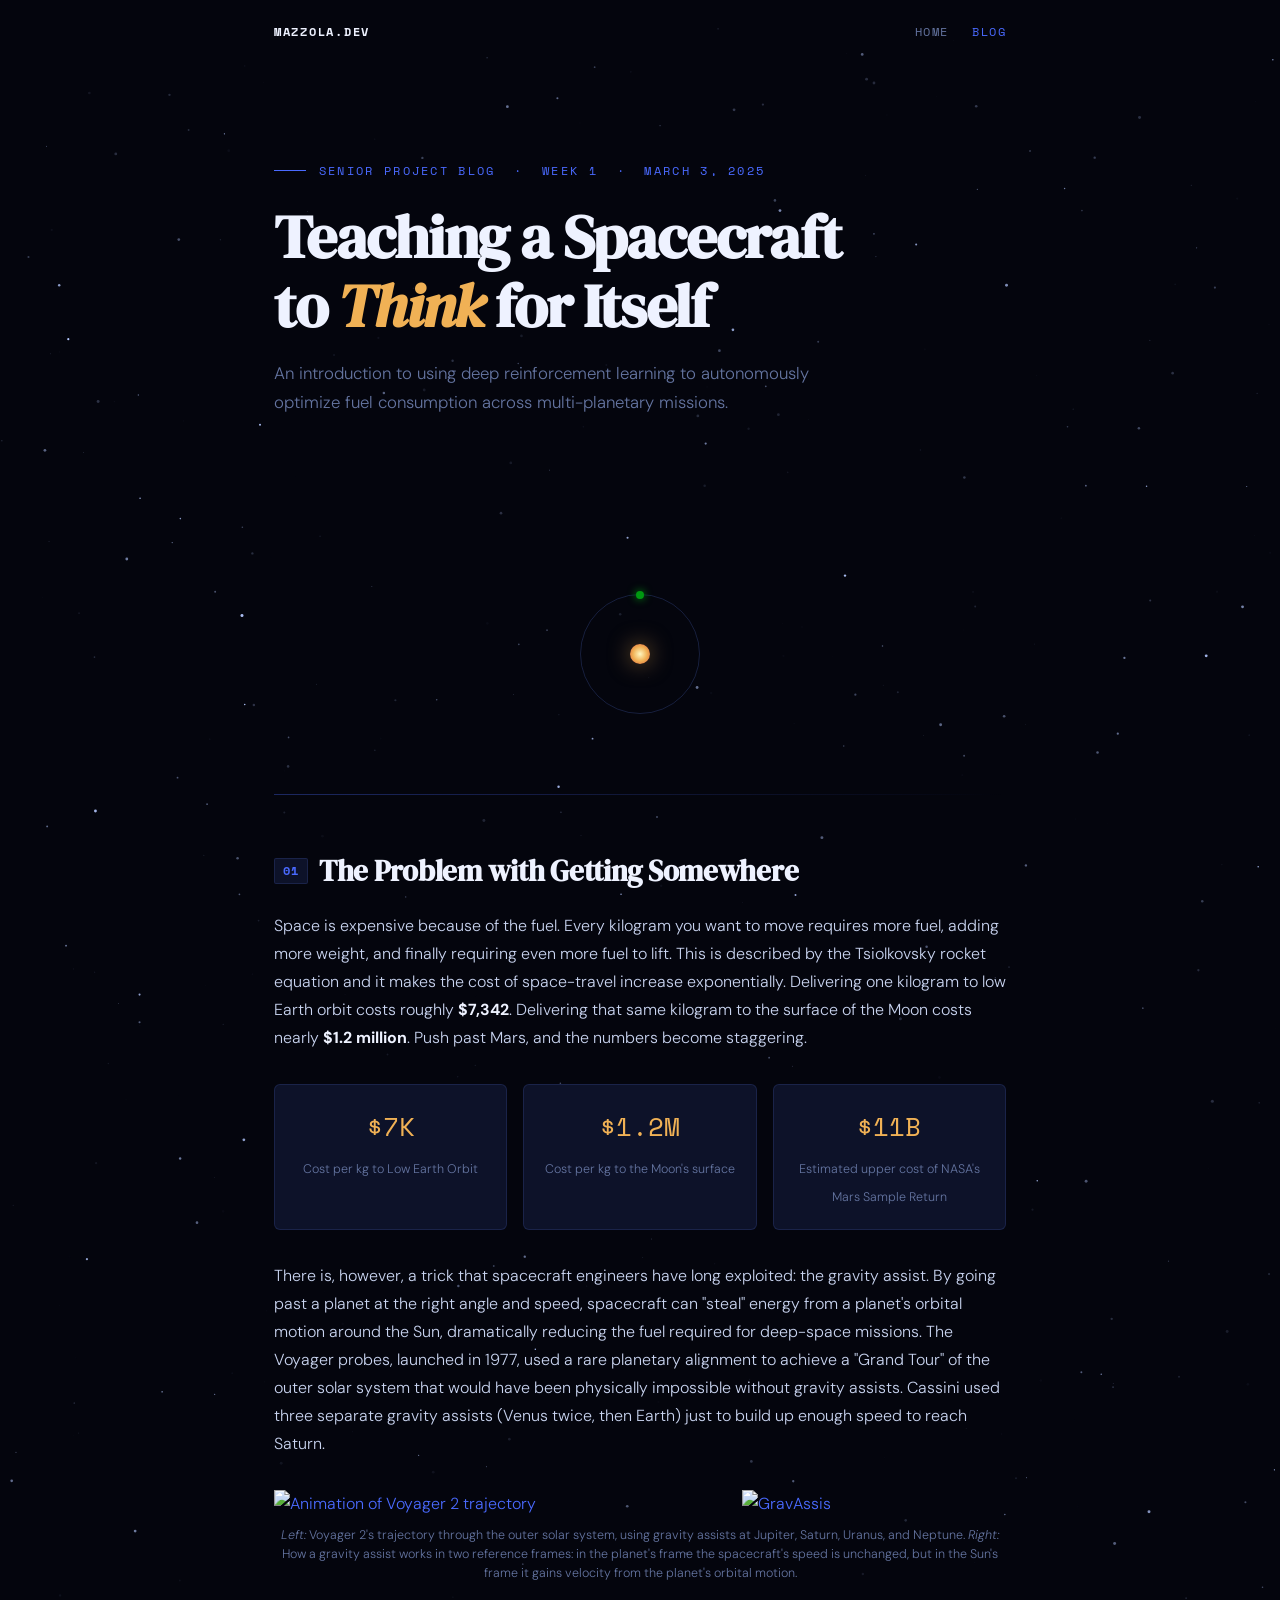
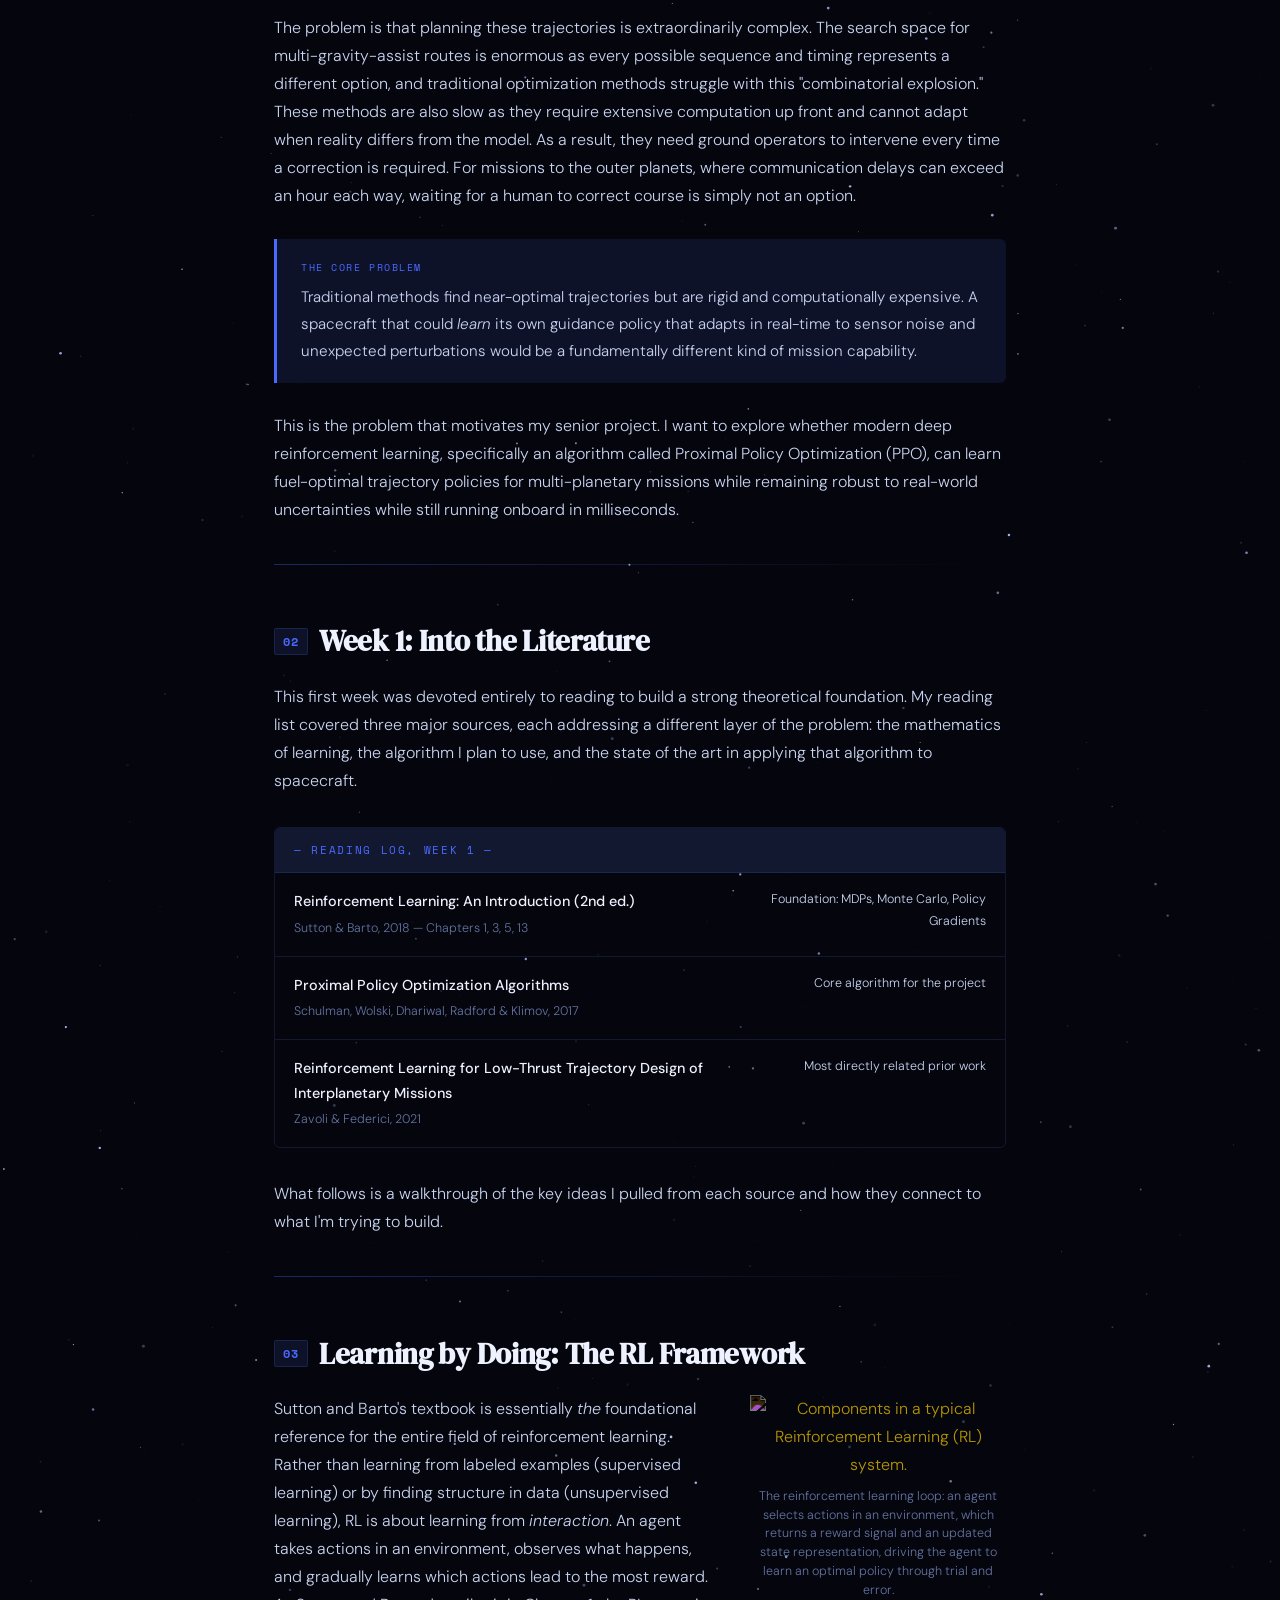
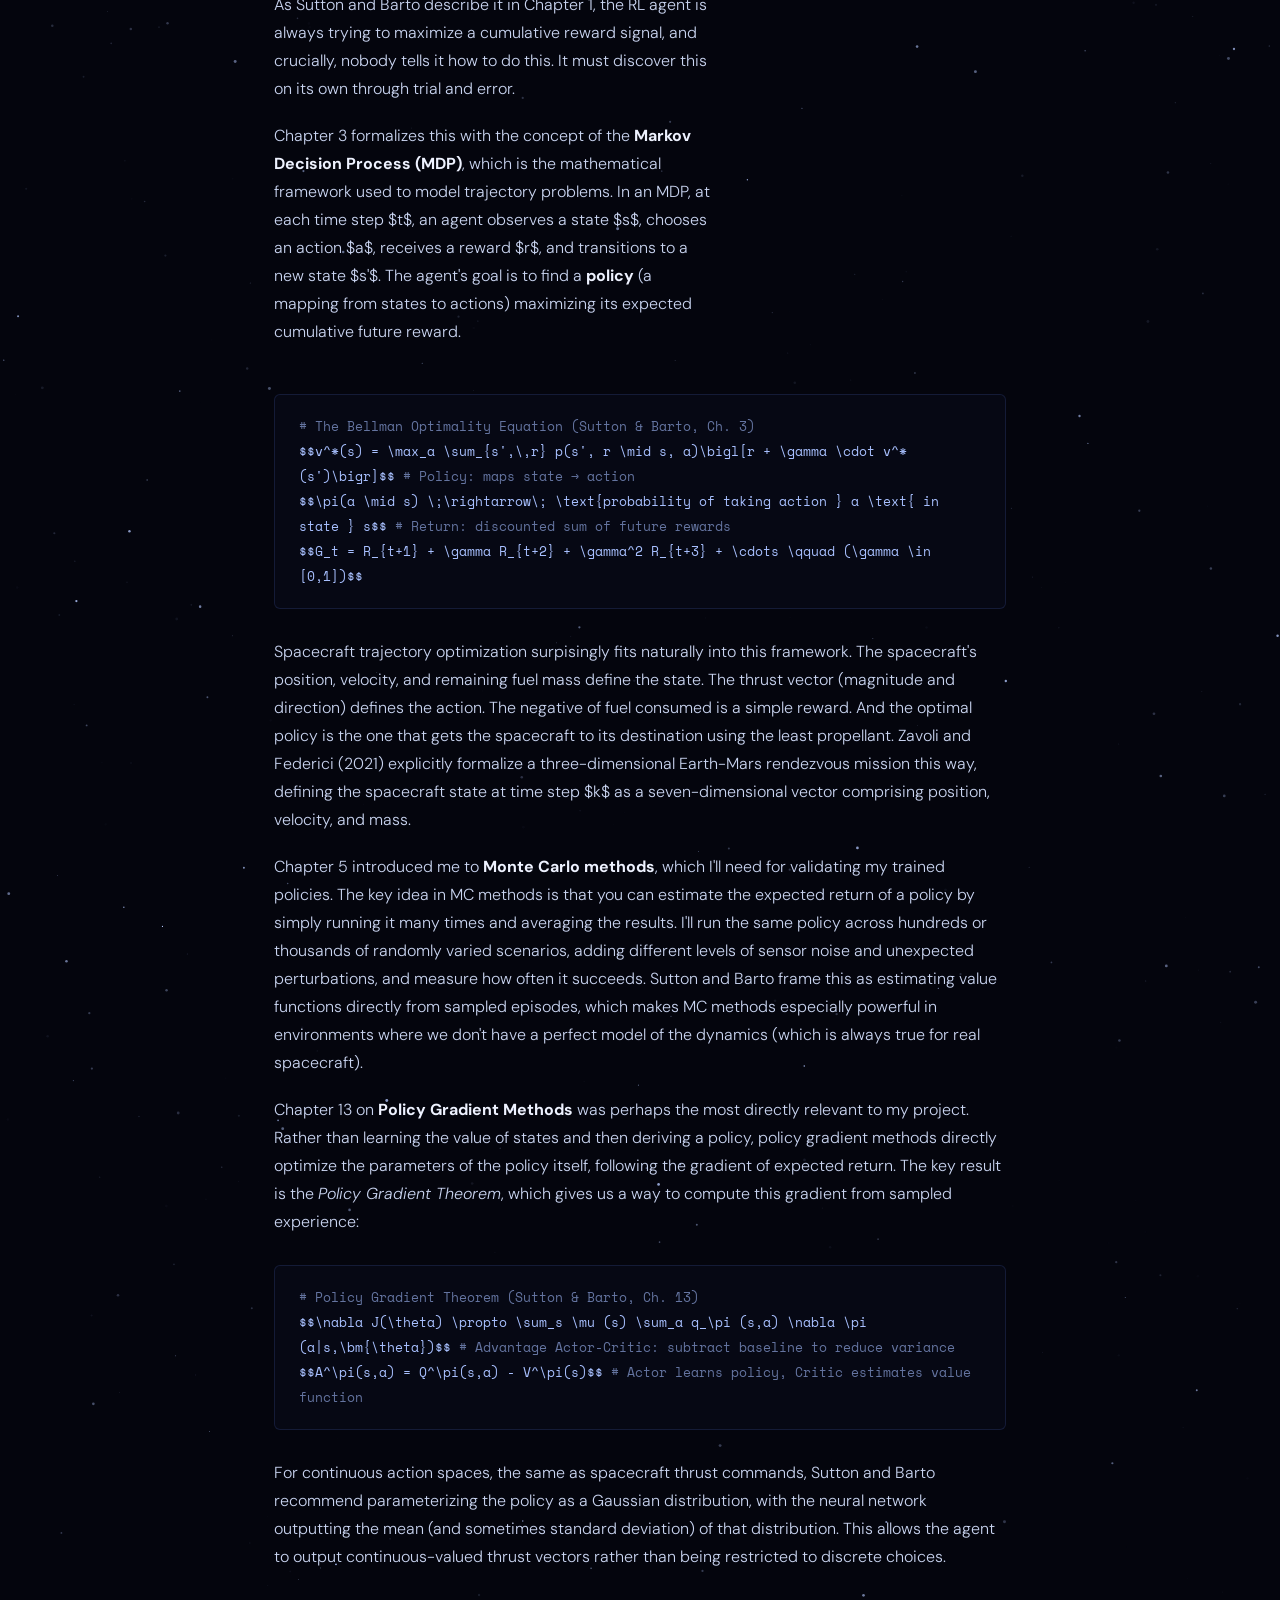
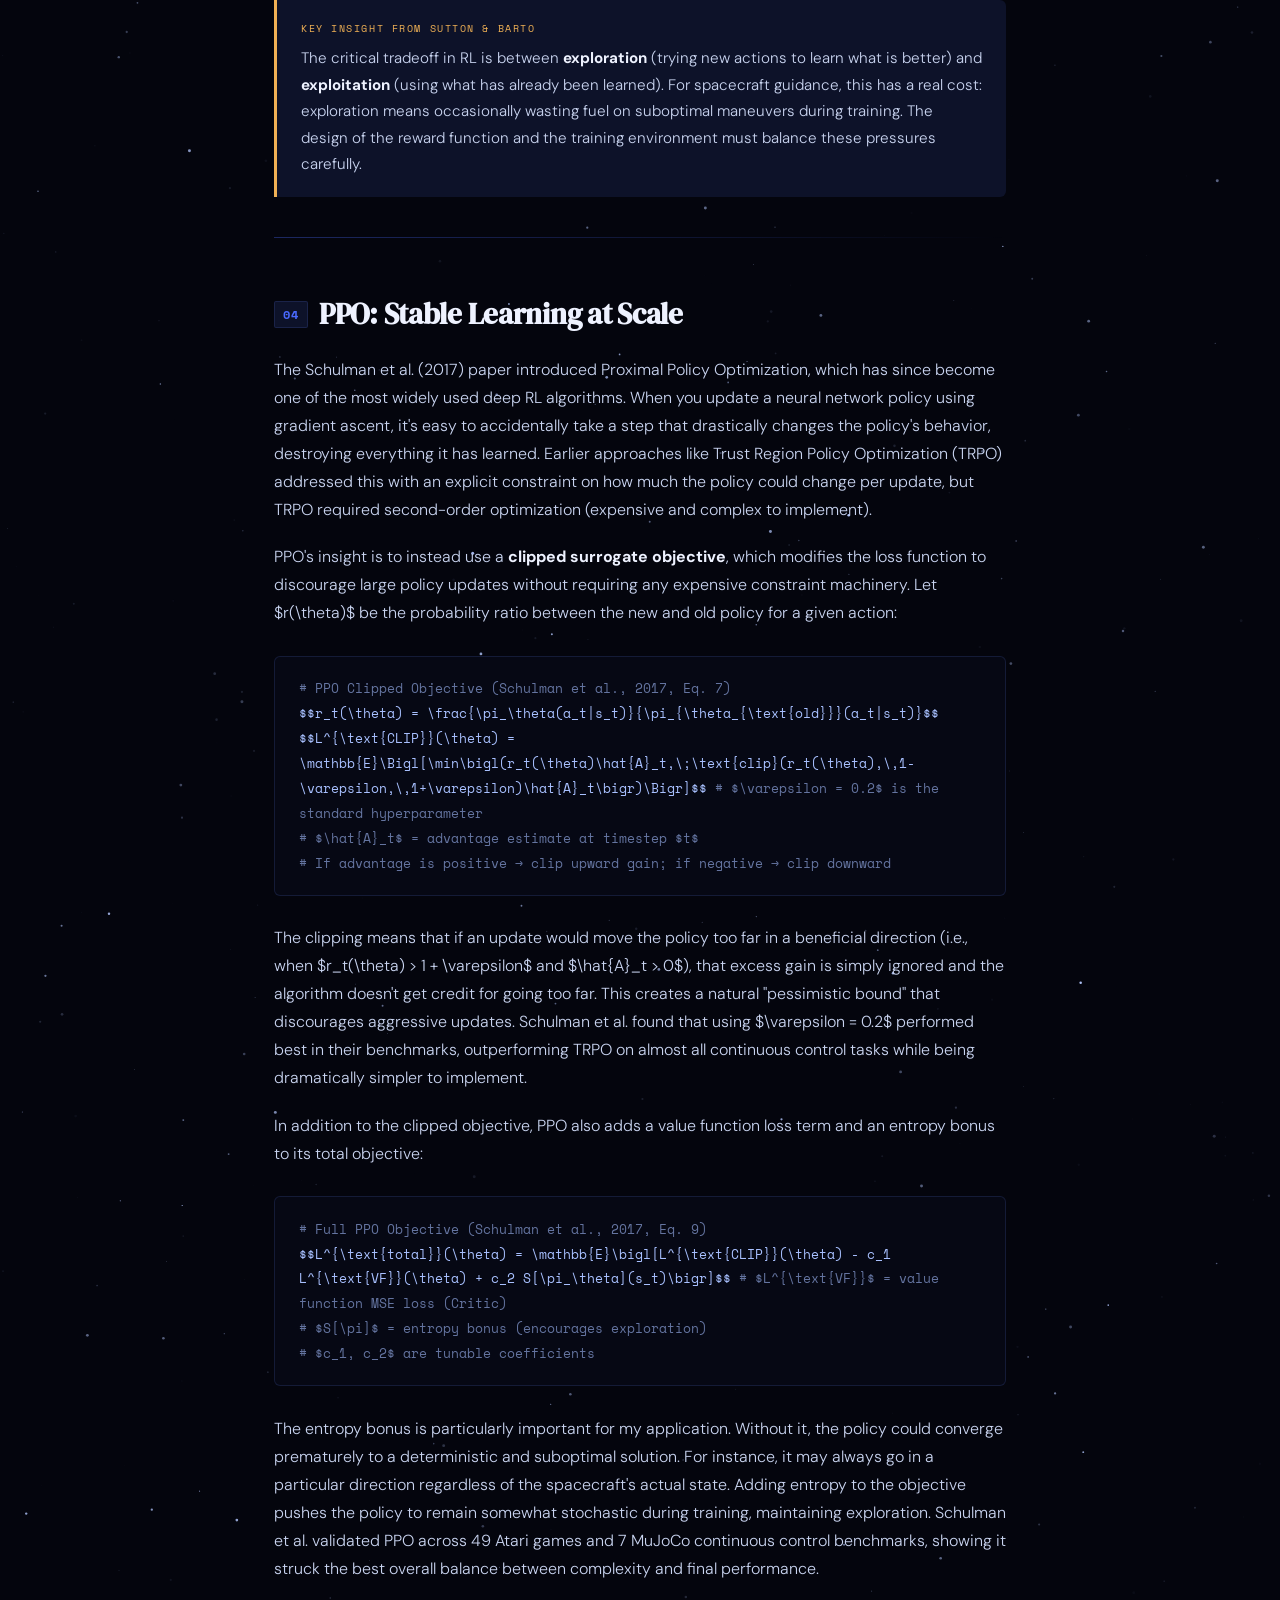
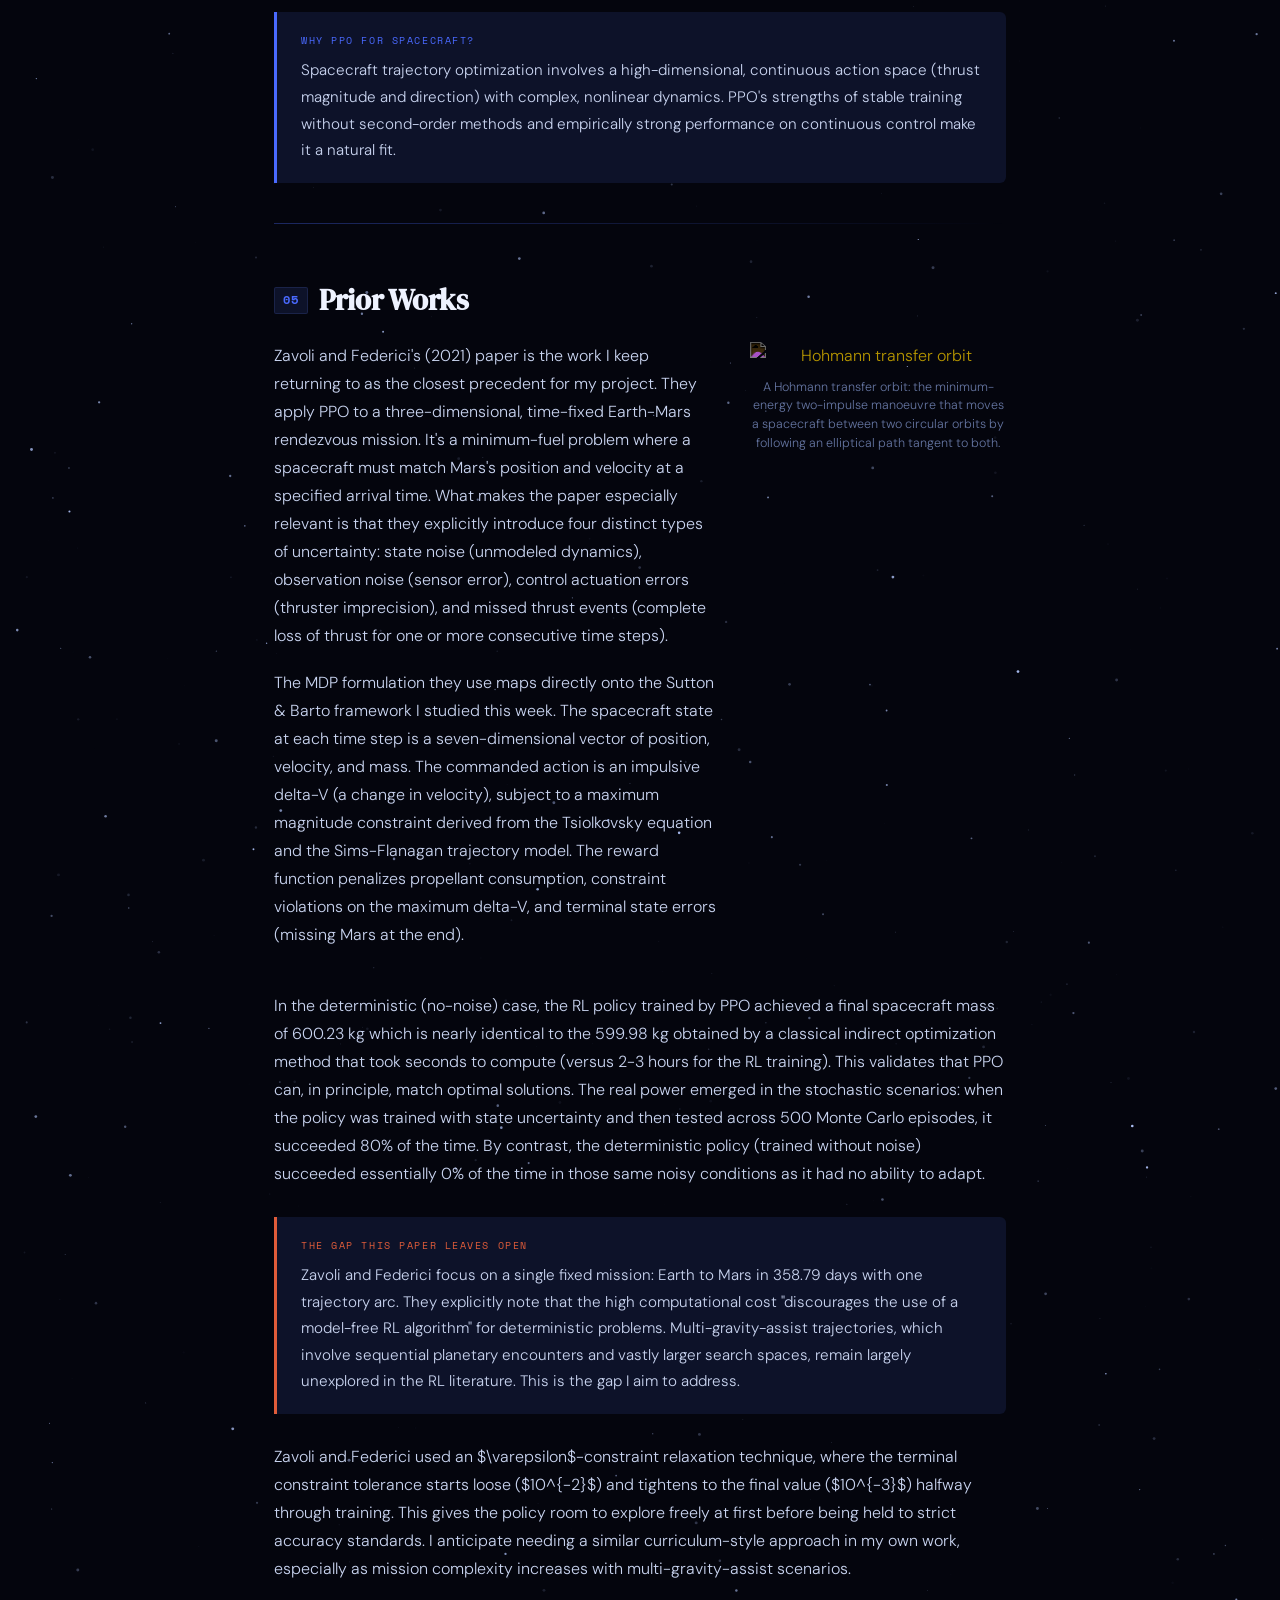
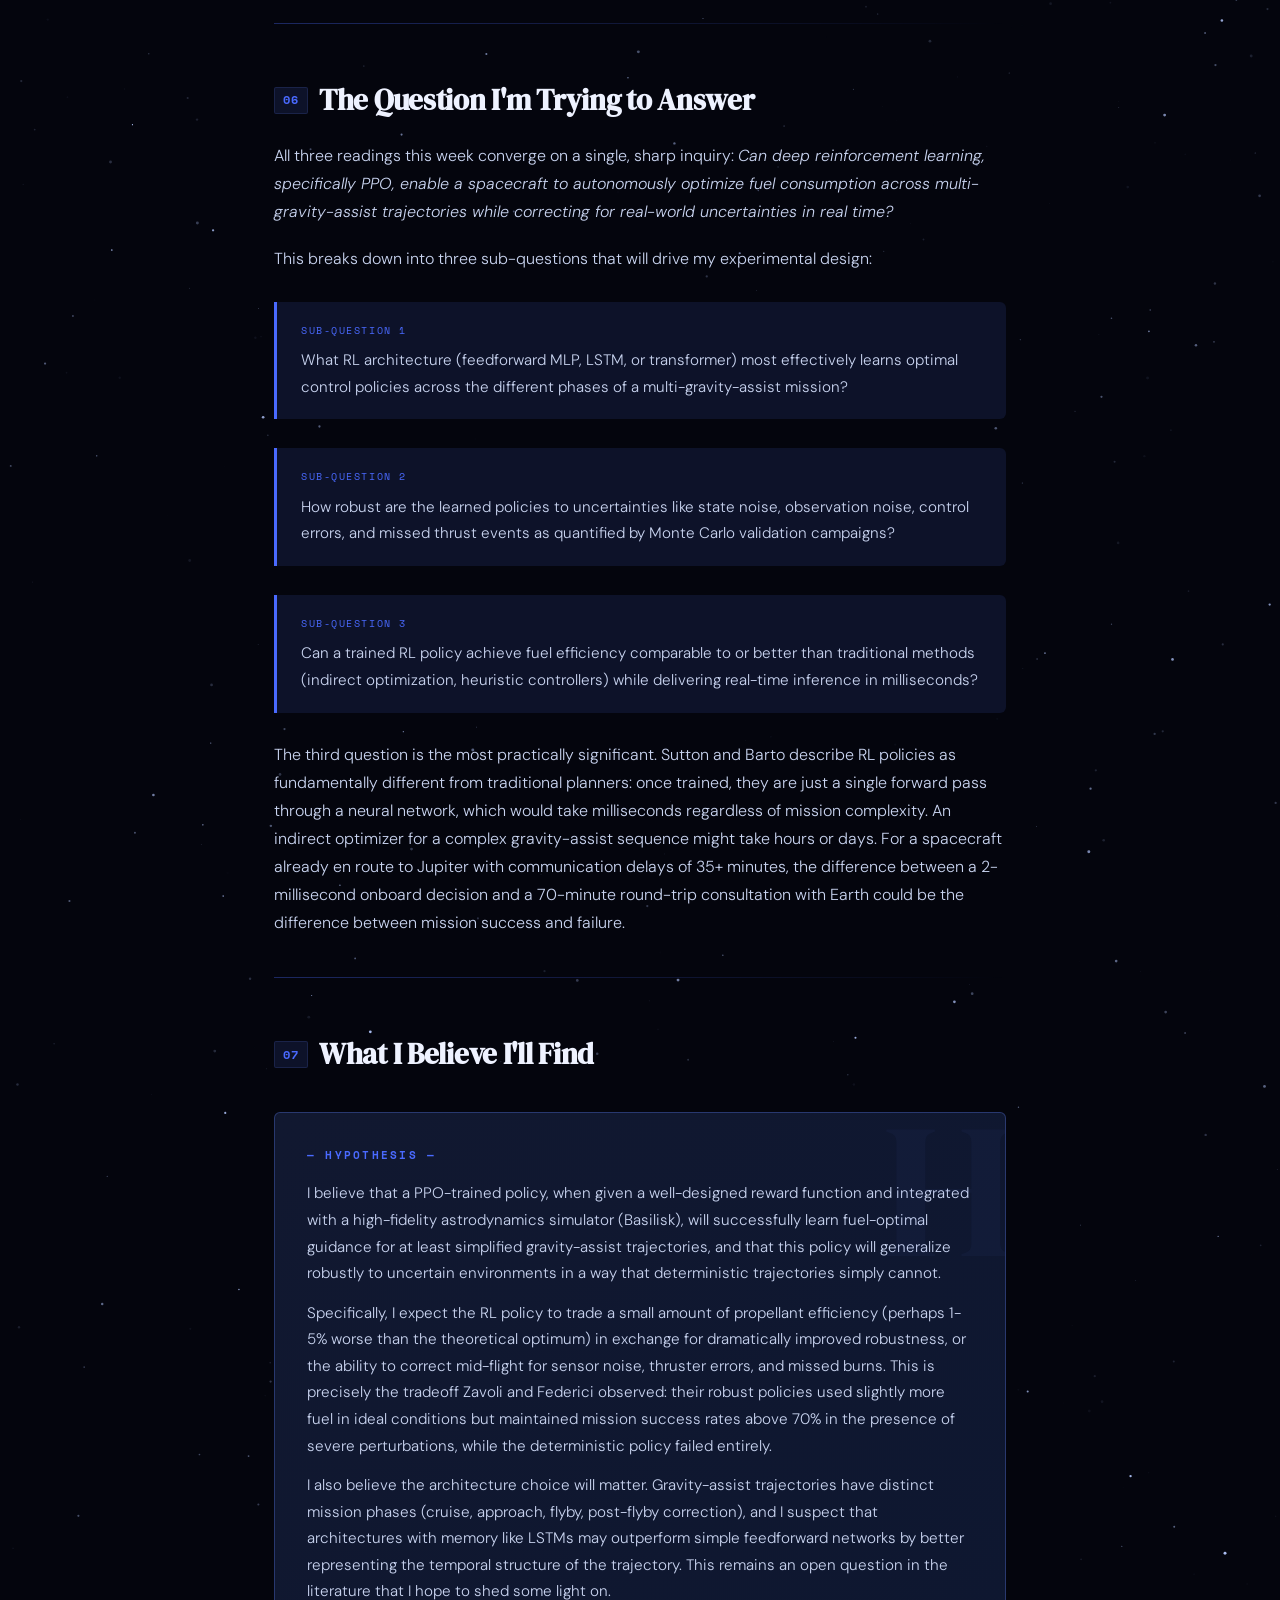
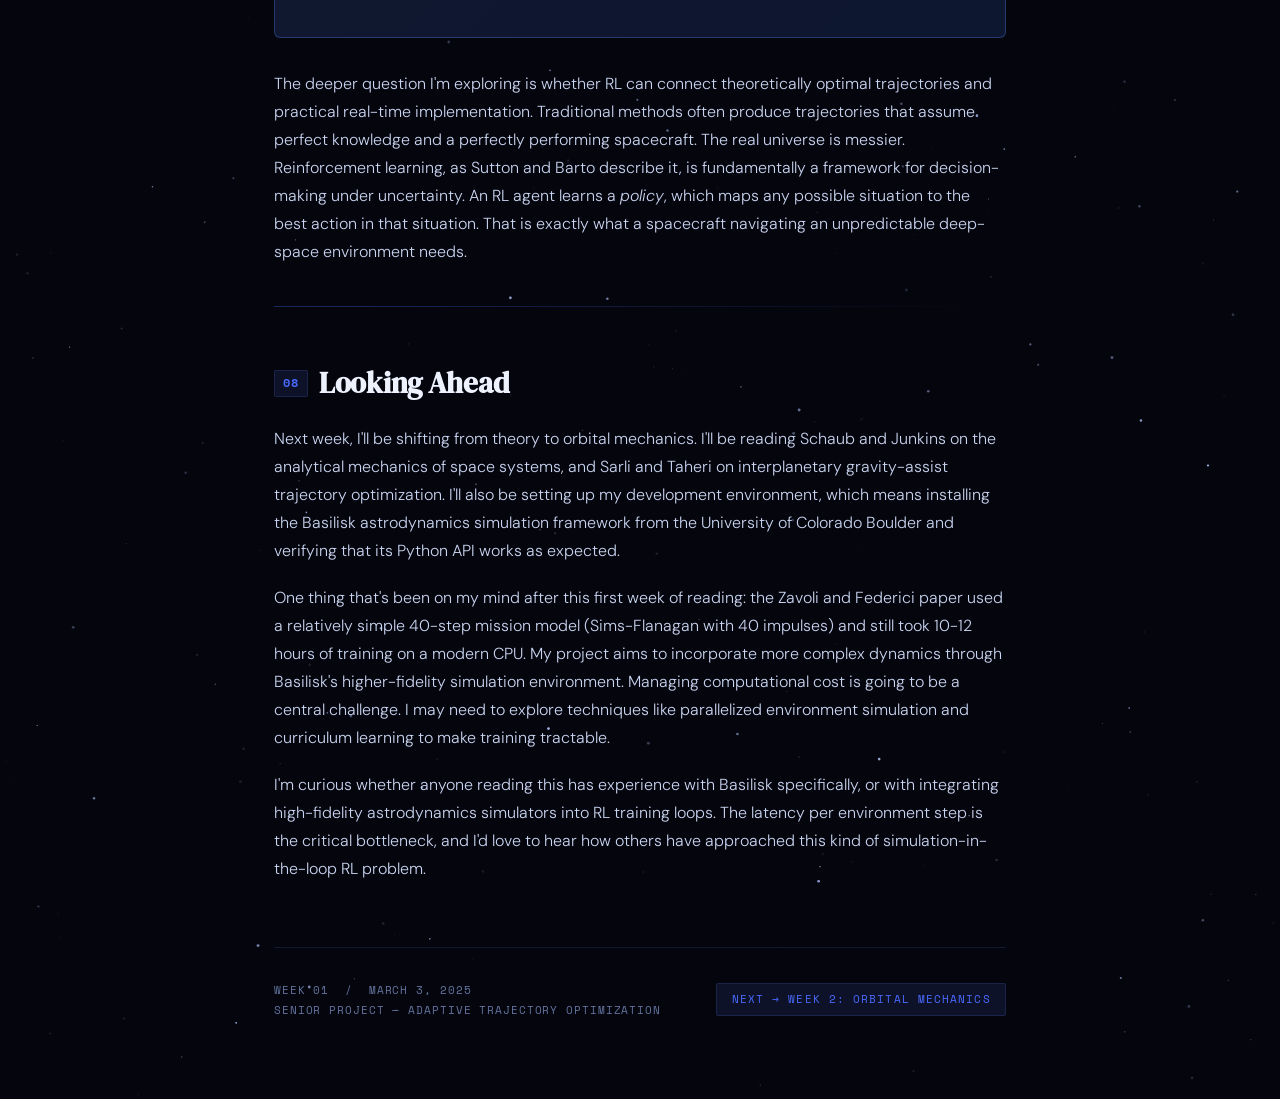
==== blog_1.html @ 1ea49d6b "Initial Commit" ====
<!DOCTYPE html>
<html lang="en">
<head>
  <meta charset="UTF-8" />
  <meta name="viewport" content="width=device-width, initial-scale=1.0" />
  <title>Week 1: Teaching a Spacecraft to Think — Senior Project Blog</title>
  <meta name="blog-title" content="Teaching a Spacecraft to Think for Itself">
  <meta name="blog-date" content="March 3, 2025">
  <meta name="blog-week" content="Week 1">
  <meta name="blog-description" content="An introduction to using deep reinforcement learning to autonomously optimize fuel consumption across multi-planetary missions.">
  <link rel="icon" href="/profile.jpg" type="image/jpeg" />
  <link rel="preconnect" href="https://fonts.googleapis.com" />
  <link rel="preconnect" href="https://fonts.gstatic.com" crossorigin />
  <link href="https://fonts.googleapis.com/css2?family=Space+Mono:ital,wght@0,400;0,700;1,400&family=DM+Serif+Display:ital@0;1&family=DM+Sans:ital,wght@0,300;0,400;0,500;0,900;1,300&display=swap" rel="stylesheet" />
  <link rel="stylesheet" href="https://cdn.jsdelivr.net/npm/katex@0.16.11/dist/katex.min.css">
  <link rel="stylesheet" href="/style.css">
  <script defer src="https://cdn.jsdelivr.net/npm/katex@0.16.11/dist/katex.min.js"></script>
  <script defer src="https://cdn.jsdelivr.net/npm/katex@0.16.11/dist/contrib/auto-render.min.js"
    onload="renderMathInElement(document.body,{delimiters:[{left:'$$',right:'$$',display:true},{left:'$',right:'$',display:false}]});"></script>
</head>
<body>

<!-- Star field canvas -->
<canvas id="starfield"></canvas>

<div class="wrapper">

  <!-- NAV -->
  <nav class="site-nav">
    <a href="/" class="nav-brand">mazzola.dev</a>
    <ul class="nav-links">
      <li><a href="/">Home</a></li>
      <li><a href="/blog.html" class="active">Blog</a></li>
    </ul>
  </nav>

  <!-- HERO -->
  <header class="hero reveal">
    <p class="hero-eyebrow">Senior Project Blog &nbsp;·&nbsp; Week 1 &nbsp;·&nbsp; March 3, 2025</p>
    <h1 class="hero-title">Teaching a Spacecraft<br>to <em>Think</em> for Itself</h1>
    <p class="hero-sub">
      An introduction to using deep reinforcement learning to autonomously optimize fuel consumption across multi-planetary missions.
    </p>
    <!-- <div class="tag-row">
      <span class="tag">Reinforcement Learning</span>
      <span class="tag">Astrodynamics</span>
      <span class="tag hot">Senior Project</span>
      <span class="tag">PPO</span>
      <span class="tag">Trajectory Optimization</span>
    </div> -->
  </header>

  <!-- ORBIT ANIMATION -->
  <div class="orbit-container reveal">
    <!-- <div class="orbit-ring" style="--size:190px; --speed:14s; --dir:reverse;">
      <div class="orbit-dot" style="--dot:#e05c3a;"></div>
    </div> -->
    <div class="orbit-ring" style="--size:120px; --speed:8s;">
      <div class="orbit-dot" style="--dot:#009911;"></div>
    </div>
    <div class="orbit-sun"></div>
  </div>

  <div class="divider"></div>

  <!-- SECTION 1: CONTEXT -->
  <section class="reveal">
    <h2 class="section-head"><span class="num">01</span> The Problem with Getting Somewhere</h2>

    <p>
      Space is expensive because of the fuel. Every kilogram you want to move requires more fuel, adding more weight, and finally requiring even more fuel to lift. This is described by the Tsiolkovsky rocket equation and it makes the cost of space-travel increase exponentially. Delivering one kilogram to low Earth orbit costs roughly <strong>$7,342</strong>. Delivering that same kilogram to the surface of the Moon costs nearly <strong>$1.2 million</strong>. Push past Mars, and the numbers become staggering.
    </p>

    <div class="stat-row">
      <div class="stat-card">
        <span class="stat-num">$7K</span>
        <span class="stat-label">Cost per kg to Low Earth Orbit</span>
      </div>
      <div class="stat-card">
        <span class="stat-num">$1.2M</span>
        <span class="stat-label">Cost per kg to the Moon's surface</span>
      </div>
      <div class="stat-card">
        <span class="stat-num">$11B</span>
        <span class="stat-label">Estimated upper cost of NASA's Mars Sample Return</span>
      </div>
    </div>

    <p>
      There is, however, a trick that spacecraft engineers have long exploited: the gravity assist. By going past a planet at the right angle and speed, spacecraft can "steal" energy from a planet's orbital motion around the Sun, dramatically reducing the fuel required for deep-space missions. The Voyager probes, launched in 1977, used a rare planetary alignment to achieve a "Grand Tour" of the outer solar system that would have been physically impossible without gravity assists. Cassini used three separate gravity assists (Venus twice, then Earth) just to build up enough speed to reach Saturn.
    </p>

    <figure style="display:flex; justify-content:space-between; align-items:flex-end; gap:1rem; margin:2rem 0 0;">
      <a title="Phoenix7777, CC BY-SA 4.0 &lt;https://creativecommons.org/licenses/by-sa/4.0&gt;, via Wikimedia Commons" href="https://commons.wikimedia.org/wiki/File:Animation_of_Voyager_2_trajectory.gif" style="flex:0 1 53%;">
        <img style="width:100%; display:block;" alt="Animation of Voyager 2 trajectory" src="https://upload.wikimedia.org/wikipedia/commons/1/1d/Animation_of_Voyager_2_trajectory.gif?_=20201030034326">
      </a>
      <a title="Rachelz9999, CC BY-SA 4.0 &lt;https://creativecommons.org/licenses/by-sa/4.0&gt;, via Wikimedia Commons" href="https://commons.wikimedia.org/wiki/File:GravAssis.gif" style="flex:0 1 36%;">
        <img style="width:100%; display:block;" alt="GravAssis" src="https://upload.wikimedia.org/wikipedia/commons/c/c9/GravAssis.gif?_=20170101094815">
      </a>
    </figure>
    <figcaption style="font-size:.78rem; color:var(--muted); text-align:center; margin:0.5rem 0 2rem; line-height:1.5;">
      <em>Left:</em> Voyager 2's trajectory through the outer solar system, using gravity assists at Jupiter, Saturn, Uranus, and Neptune.
      <em>Right:</em> How a gravity assist works in two reference frames: in the planet's frame the spacecraft's speed is unchanged, but in the Sun's frame it gains velocity from the planet's orbital motion.
    </figcaption>

    <p>
      The problem is that planning these trajectories is extraordinarily complex. The search space for multi-gravity-assist routes is enormous as every possible sequence and timing represents a different option, and traditional optimization methods struggle with this "combinatorial explosion." These methods are also slow as they require extensive computation up front and cannot adapt when reality differs from the model. As a result, they need ground operators to intervene every time a correction is required. For missions to the outer planets, where communication delays can exceed an hour each way, waiting for a human to correct course is simply not an option.
    </p>

    <div class="callout">
      <span class="callout-label">The Core Problem</span>
      <p>Traditional methods find near-optimal trajectories but are rigid and computationally expensive. A spacecraft that could <em>learn</em> its own guidance policy that adapts in real-time to sensor noise and unexpected perturbations would be a fundamentally different kind of mission capability.</p>
    </div>

    <p>
      This is the problem that motivates my senior project. I want to explore whether modern deep
      reinforcement learning, specifically an algorithm called Proximal Policy Optimization (PPO),
      can learn fuel-optimal trajectory policies for multi-planetary missions while remaining robust to
      real-world uncertainties while still running onboard in milliseconds.
    </p>
  </section>

  <div class="divider"></div>

  <!-- SECTION 2: WHAT I'VE BEEN READING -->
  <section class="reveal">
    <h2 class="section-head"><span class="num">02</span> Week 1: Into the Literature</h2>

    <p>
      This first week was devoted entirely to reading to build a strong theoretical foundation. My reading list covered three major sources, each addressing a different layer of the problem: the mathematics of learning, the algorithm I plan to use, and the state of the art in applying that algorithm to spacecraft.
    </p>

    <div class="reading-log">
      <div class="reading-log-header">— Reading Log, Week 1 —</div>
      <div class="reading-entry">
        <div>
          <div class="re-title">Reinforcement Learning: An Introduction (2nd ed.)</div>
          <div class="re-author">Sutton & Barto, 2018 — Chapters 1, 3, 5, 13</div>
        </div>
        <div class="re-note">Foundation: MDPs, Monte Carlo, Policy Gradients</div>
      </div>
      <div class="reading-entry">
        <div>
          <div class="re-title">Proximal Policy Optimization Algorithms</div>
          <div class="re-author">Schulman, Wolski, Dhariwal, Radford & Klimov, 2017</div>
        </div>
        <div class="re-note">Core algorithm for the project</div>
      </div>
      <div class="reading-entry">
        <div>
          <div class="re-title">Reinforcement Learning for Low-Thrust Trajectory Design of Interplanetary Missions</div>
          <div class="re-author">Zavoli & Federici, 2021</div>
        </div>
        <div class="re-note">Most directly related prior work</div>
      </div>
    </div>

    <p>
      What follows is a walkthrough of the key ideas I pulled from each source and how they connect to what I'm trying to build.
    </p>
  </section>

  <div class="divider"></div>

  <!-- SECTION 3: SUTTON & BARTO -->
  <section class="reveal">
    <h2 class="section-head"><span class="num">03</span> Learning by Doing: The RL Framework</h2>

    <div style="display:flex; gap:2rem; align-items:flex-start; margin-bottom:1.5rem;">
      <div style="flex:1 1 0; min-width:0;">
        <p>
          Sutton and Barto's textbook is essentially <em>the</em> foundational reference for the entire field of reinforcement learning. Rather than learning from labeled examples (supervised learning) or by finding structure in data (unsupervised learning), RL is about learning from <em>interaction</em>. An agent takes actions in an environment, observes what happens, and gradually learns which actions lead to the most reward. As Sutton and Barto describe it in Chapter 1, the RL agent is always trying to maximize a cumulative reward signal, and crucially, nobody tells it how to do this. It must discover this on its own through trial and error.
        </p>

        <p>
          Chapter 3 formalizes this with the concept of the <strong>Markov Decision Process (MDP)</strong>, which is the mathematical framework used to model trajectory problems. In an MDP, at each time step $t$, an agent observes a state $s$, chooses an action $a$, receives a reward $r$, and transitions to a new state $s'$. The agent's goal is to find a <strong>policy</strong> (a mapping from states to actions) maximizing its expected cumulative future reward.
        </p>
      </div>

      <figure style="flex:0 0 256px; margin:0; text-align:center;">
        <a title="Megajuice, CC0, via Wikimedia Commons" href="https://commons.wikimedia.org/wiki/File:Reinforcement_learning_diagram.svg">
          <img width="256" alt="Components in a typical Reinforcement Learning (RL) system." src="https://upload.wikimedia.org/wikipedia/commons/1/1b/Reinforcement_learning_diagram.svg" style="filter: invert(1); width:100%; display:block;">
        </a>
        <figcaption style="font-size:.78rem; color:var(--muted); margin-top:0.5rem; line-height:1.5;">
          The reinforcement learning loop: an agent selects actions in an environment, which returns a reward signal and an updated state representation, driving the agent to learn an optimal policy through trial and error.
        </figcaption>
      </figure>
    </div>

    <div class="formula-box">
      <span class="comment"># The Bellman Optimality Equation (Sutton &amp; Barto, Ch. 3)</span><br>
      $$v^*(s) = \max_a \sum_{s',\,r} p(s', r \mid s, a)\bigl[r + \gamma \cdot v^*(s')\bigr]$$
      <span class="comment"># Policy: maps state → action</span><br>
      $$\pi(a \mid s) \;\rightarrow\; \text{probability of taking action } a \text{ in state } s$$
      <span class="comment"># Return: discounted sum of future rewards</span><br>
      $$G_t = R_{t+1} + \gamma R_{t+2} + \gamma^2 R_{t+3} + \cdots \qquad (\gamma \in [0,1])$$
    </div>

    <p>
      Spacecraft trajectory optimization surpisingly fits naturally into this framework. The spacecraft's position, velocity, and remaining fuel mass define the state. The thrust vector (magnitude and direction) defines the action. The negative of fuel consumed is a simple reward. And the optimal policy is the one that gets the spacecraft to its destination using the least propellant. Zavoli and Federici (2021) explicitly formalize a three-dimensional Earth-Mars rendezvous mission this way, defining the spacecraft state at time step $k$ as a seven-dimensional vector comprising position, velocity, and mass.
    </p>

    <p>
      Chapter 5 introduced me to <strong>Monte Carlo methods</strong>, which I'll need for validating my trained policies. The key idea in MC methods is that you can estimate the expected return of a policy by simply running it many times and averaging the results. I'll run the same policy across hundreds or thousands of randomly varied scenarios, adding different levels of sensor noise and unexpected perturbations, and measure how often it succeeds. Sutton and Barto frame this as estimating value functions directly from sampled episodes, which makes MC methods especially powerful in environments where we don't have a perfect model of the dynamics (which is always true for real spacecraft).
    </p>

    <p>
      Chapter 13 on <strong>Policy Gradient Methods</strong> was perhaps the most directly relevant to my project. Rather than learning the value of states and then deriving a policy, policy gradient methods directly optimize the parameters of the policy itself, following the gradient of expected return. The key result is the <em>Policy Gradient Theorem</em>, which gives us a way to compute this gradient from sampled experience:
    </p>

    <div class="formula-box">
      <span class="comment"># Policy Gradient Theorem (Sutton &amp; Barto, Ch. 13)</span><br>
      $$\nabla J(\theta) \propto \sum_s \mu (s) \sum_a q_\pi (s,a) \nabla \pi (a|s,\bm{\theta})$$
      <span class="comment"># Advantage Actor-Critic: subtract baseline to reduce variance</span><br>
      $$A^\pi(s,a) = Q^\pi(s,a) - V^\pi(s)$$
      <span class="comment"># Actor learns policy, Critic estimates value function</span>
    </div>

    <p>
      For continuous action spaces, the same as spacecraft thrust commands, Sutton and Barto recommend parameterizing the policy as a Gaussian distribution, with the neural network outputting the mean (and sometimes standard deviation) of that distribution. This allows the agent to output continuous-valued thrust vectors rather than being restricted to discrete choices.
    </p>

    <div class="callout gold">
      <span class="callout-label">Key Insight from Sutton & Barto</span>
      <p>
        The critical tradeoff in RL is between <strong>exploration</strong> (trying new actions to learn what is better) and <strong>exploitation</strong> (using what has already been learned). For spacecraft guidance, this has a real cost: exploration means occasionally wasting fuel on suboptimal maneuvers during training. The design of the reward function and the training environment must balance these pressures carefully.
      </p>
    </div>
  </section>

  <div class="divider"></div>

  <!-- SECTION 4: SCHULMAN et al. PPO -->
  <section class="reveal">
    <h2 class="section-head"><span class="num">04</span> PPO: Stable Learning at Scale</h2>

    <p>
      The Schulman et al. (2017) paper introduced Proximal Policy Optimization, which has since become one of the most widely used deep RL algorithms. When you update a neural network policy using gradient ascent, it's easy to accidentally take a step that drastically changes the policy's behavior, destroying everything it has learned. Earlier approaches like Trust Region Policy Optimization (TRPO) addressed this with an explicit constraint on how much the policy could change per update, but TRPO required second-order optimization (expensive and complex to implement).
    </p>

    <p>
      PPO's insight is to instead use a <strong>clipped surrogate objective</strong>, which modifies the loss function to discourage large policy updates without requiring any expensive constraint machinery. Let $r(\theta)$ be the probability ratio between the new and old policy for a given action:
    </p>

    <div class="formula-box">
      <span class="comment"># PPO Clipped Objective (Schulman et al., 2017, Eq. 7)</span><br>
      $$r_t(\theta) = \frac{\pi_\theta(a_t|s_t)}{\pi_{\theta_{\text{old}}}(a_t|s_t)}$$
      $$L^{\text{CLIP}}(\theta) = \mathbb{E}\Bigl[\min\bigl(r_t(\theta)\hat{A}_t,\;\text{clip}(r_t(\theta),\,1-\varepsilon,\,1+\varepsilon)\hat{A}_t\bigr)\Bigr]$$
      <span class="comment"># $\varepsilon = 0.2$ is the standard hyperparameter</span><br>
      <span class="comment"># $\hat{A}_t$ = advantage estimate at timestep $t$</span><br>
      <span class="comment"># If advantage is positive → clip upward gain; if negative → clip downward</span>
    </div>

    <p>
      The clipping means that if an update would move the policy too far in a beneficial direction (i.e., when $r_t(\theta) > 1 + \varepsilon$ and $\hat{A}_t > 0$), that excess gain is simply ignored and the algorithm doesn't get credit for going too far. This creates a natural "pessimistic bound" that discourages aggressive updates. Schulman et al. found that using $\varepsilon = 0.2$ performed best in their benchmarks, outperforming TRPO on almost all continuous control tasks while being dramatically simpler to implement.
    </p>

    <p>
      In addition to the clipped objective, PPO also adds a value function loss term and an entropy bonus to its total objective:
    </p>

    <div class="formula-box">
      <span class="comment"># Full PPO Objective (Schulman et al., 2017, Eq. 9)</span><br>
      $$L^{\text{total}}(\theta) = \mathbb{E}\bigl[L^{\text{CLIP}}(\theta) - c_1 L^{\text{VF}}(\theta) + c_2 S[\pi_\theta](s_t)\bigr]$$
      <span class="comment"># $L^{\text{VF}}$ = value function MSE loss (Critic)</span><br>
      <span class="comment"># $S[\pi]$ = entropy bonus (encourages exploration)</span><br>
      <span class="comment"># $c_1, c_2$ are tunable coefficients</span>
    </div>

    <p>
      The entropy bonus is particularly important for my application. Without it, the policy could converge prematurely to a deterministic and suboptimal solution. For instance, it may always go in a particular direction regardless of the spacecraft's actual state. Adding entropy to the objective pushes the policy to remain somewhat stochastic during training, maintaining exploration. Schulman et al. validated PPO across 49 Atari games and 7 MuJoCo continuous control benchmarks, showing it struck the best overall balance between complexity and final performance.
    </p>

    <div class="callout">
      <span class="callout-label">Why PPO for Spacecraft?</span>
      <p>
        Spacecraft trajectory optimization involves a high-dimensional, continuous action space (thrust magnitude and direction) with complex, nonlinear dynamics. PPO's strengths of stable training without second-order methods and empirically strong performance on continuous control make it a natural fit.
      </p>
    </div>
  </section>

  <div class="divider"></div>

  <!-- SECTION 5: ZAVOLI & FEDERICI -->
  <section class="reveal">
    <h2 class="section-head"><span class="num">05</span> Prior Works</h2>

    <div style="display:flex; gap:2rem; align-items:flex-start; margin-bottom:1.5rem;">
      <div style="flex:1 1 0; min-width:0;">
        <p>
          Zavoli and Federici's (2021) paper is the work I keep returning to as the closest precedent
          for my project. They apply PPO to a three-dimensional, time-fixed Earth-Mars rendezvous mission. It's a minimum-fuel problem where a spacecraft must match Mars's position and velocity at a specified arrival time. What makes the paper especially relevant is that they explicitly introduce four distinct types of uncertainty: state noise (unmodeled dynamics), observation noise (sensor error), control actuation errors (thruster imprecision), and missed thrust events (complete loss of thrust for one or more consecutive time steps).
        </p>

        <p>
          The MDP formulation they use maps directly onto the Sutton & Barto framework I studied this week. The spacecraft state at each time step is a seven-dimensional vector of position, velocity, and mass. The commanded action is an impulsive delta-V (a change in velocity), subject to a maximum magnitude constraint derived from the Tsiolkovsky equation and the Sims-Flanagan trajectory model. The reward function penalizes propellant consumption, constraint violations on the maximum delta-V, and terminal state errors (missing Mars at the end).
        </p>
      </div>

      <figure style="flex:0 0 256px; margin:0; text-align:center;">
        <a title="Leafnode, CC BY-SA 2.5 &lt;https://creativecommons.org/licenses/by-sa/2.5&gt;, via Wikimedia Commons" href="https://commons.wikimedia.org/wiki/File:Hohmann_transfer_orbit.svg">
          <img width="256" alt="Hohmann transfer orbit" src="https://upload.wikimedia.org/wikipedia/commons/d/df/Hohmann_transfer_orbit.svg" style="filter: invert(1); width:100%; display:block;">
        </a>
        <figcaption style="font-size:.78rem; color:var(--muted); margin-top:0.5rem; line-height:1.5;">
          A Hohmann transfer orbit: the minimum-energy two-impulse manoeuvre that moves a spacecraft between two circular orbits by following an elliptical path tangent to both.
        </figcaption>
      </figure>
    </div>

    <p>
      In the deterministic (no-noise) case, the RL policy trained by PPO achieved a final spacecraft mass of 600.23 kg which is nearly identical to the 599.98 kg obtained by a classical indirect optimization method that took seconds to compute (versus 2-3 hours for the RL training). This validates that PPO can, in principle, match optimal solutions. The real power emerged in the stochastic scenarios: when the policy was trained with state uncertainty and then tested across 500 Monte Carlo episodes, it succeeded 80% of the time. By contrast, the deterministic policy (trained without noise) succeeded essentially 0% of the time in those same noisy conditions as it had no ability to adapt.
    </p>

    <div class="callout orange">
      <span class="callout-label">The Gap This Paper Leaves Open</span>
      <p>
        Zavoli and Federici focus on a single fixed mission: Earth to Mars in 358.79 days with one
        trajectory arc. They explicitly note that the high computational cost "discourages the use
        of a model-free RL algorithm" for deterministic problems. Multi-gravity-assist trajectories,
        which involve sequential planetary encounters and vastly larger
        search spaces, remain largely unexplored in the RL literature. This is the gap I aim to
        address.
      </p>
    </div>

    <p>
      Zavoli and Federici used an $\varepsilon$-constraint relaxation technique, where the terminal constraint tolerance starts loose ($10^{-2}$) and tightens to the final value ($10^{-3}$) halfway through training. This gives the policy room to explore freely at first before being held to strict accuracy standards. I anticipate needing a similar curriculum-style approach in my own work, especially as mission complexity increases with multi-gravity-assist scenarios.
    </p>
  </section>

  <div class="divider"></div>

  <!-- SECTION 6: INQUIRY -->
  <section class="reveal">
    <h2 class="section-head"><span class="num">06</span> The Question I'm Trying to Answer</h2>

    <p>
      All three readings this week converge on a single, sharp inquiry: <em>Can deep reinforcement learning, specifically PPO, enable a spacecraft to autonomously optimize fuel consumption across multi-gravity-assist trajectories while correcting for real-world uncertainties in real time?</em>
    </p>

    <p>
      This breaks down into three sub-questions that will drive my experimental design:
    </p>

    <div class="callout">
      <span class="callout-label">Sub-Question 1</span>
      <p>What RL architecture (feedforward MLP, LSTM, or transformer) most effectively learns optimal control policies across the different phases of a multi-gravity-assist mission?</p>
    </div>

    <div class="callout">
      <span class="callout-label">Sub-Question 2</span>
      <p>How robust are the learned policies to uncertainties like state noise, observation noise, control errors, and missed thrust events as quantified by Monte Carlo validation campaigns?</p>
    </div>

    <div class="callout">
      <span class="callout-label">Sub-Question 3</span>
      <p>Can a trained RL policy achieve fuel efficiency comparable to or better than traditional methods (indirect optimization, heuristic controllers) while delivering real-time inference in milliseconds?</p>
    </div>

    <p>
      The third question is the most practically significant. Sutton and Barto describe RL policies as fundamentally different from traditional planners: once trained, they are just a single forward pass through a neural network, which would take milliseconds regardless of mission complexity. An indirect optimizer for a complex gravity-assist sequence might take hours or days. For a spacecraft already en route to Jupiter with communication delays of 35+ minutes, the difference between a 2-millisecond onboard decision and a 70-minute round-trip consultation with Earth could be the difference between mission success and failure.
    </p>
  </section>

  <div class="divider"></div>

  <!-- SECTION 7: HYPOTHESIS -->
  <section class="reveal">
    <h2 class="section-head"><span class="num">07</span> What I Believe I'll Find</h2>

    <div class="hypo-panel">
      <h3>— Hypothesis —</h3>
      <p>
        I believe that a PPO-trained policy, when given a well-designed reward function and integrated with a high-fidelity astrodynamics simulator (Basilisk), will successfully learn fuel-optimal guidance for at least simplified gravity-assist trajectories, and that this policy will generalize robustly to uncertain environments in a way that deterministic trajectories simply cannot.
      </p>
      <p>
        Specifically, I expect the RL policy to trade a small amount of propellant efficiency (perhaps 1-5% worse than the theoretical optimum) in exchange for dramatically improved robustness, or the ability to correct mid-flight for sensor noise, thruster errors, and missed burns. This is precisely the tradeoff Zavoli and Federici observed: their robust policies used slightly more fuel in ideal conditions but maintained mission success rates above 70% in the presence of severe perturbations, while the deterministic policy failed entirely.
      </p>
      <p>
        I also believe the architecture choice will matter. Gravity-assist trajectories have distinct mission phases (cruise, approach, flyby, post-flyby correction), and I suspect that architectures with memory like LSTMs may outperform simple feedforward networks by better representing the temporal structure of the trajectory. This remains an open question in the literature that I hope to shed some light on.
      </p>
    </div>

    <p>
      The deeper question I'm exploring is whether RL can connect theoretically optimal trajectories and practical real-time implementation. Traditional methods often produce trajectories that assume perfect knowledge and a perfectly performing spacecraft. The real universe is messier. Reinforcement learning, as Sutton and Barto describe it, is fundamentally a framework for decision-making under uncertainty. An RL agent learns a <em>policy</em>, which maps any possible situation to the best action in that situation. That is exactly what a spacecraft navigating an unpredictable deep-space environment needs.
    </p>
  </section>

  <div class="divider"></div>

  <!-- SECTION 8: LOOKING AHEAD -->
  <section class="reveal">
    <h2 class="section-head"><span class="num">08</span> Looking Ahead</h2>

    <p>
      Next week, I'll be shifting from theory to orbital mechanics. I'll be reading Schaub and Junkins on the analytical mechanics of space systems, and Sarli and Taheri on interplanetary gravity-assist trajectory optimization. I'll also be setting up my development environment, which means installing the Basilisk astrodynamics simulation framework from the University of Colorado Boulder and verifying that its Python API works as expected.
    </p>

    <p>
      One thing that's been on my mind after this first week of reading: the Zavoli and Federici paper used a relatively simple 40-step mission model (Sims-Flanagan with 40 impulses) and still took 10-12 hours of training on a modern CPU. My project aims to incorporate more complex dynamics through Basilisk's higher-fidelity simulation environment. Managing computational cost is going to be a central challenge. I may need to explore techniques like parallelized environment simulation and curriculum learning to make training tractable.
    </p>

    <p>
      I'm curious whether anyone reading this has experience with Basilisk specifically, or with
      integrating high-fidelity astrodynamics simulators into RL training loops. The latency
      per environment step is the critical bottleneck, and I'd love to hear how others have
      approached this kind of simulation-in-the-loop RL problem.
    </p>
  </section>

  <!-- FOOTER -->
  <footer class="post-footer reveal">
    <div class="byline">
      WEEK 01 &nbsp;/&nbsp; MARCH 3, 2025<br>
      SENIOR PROJECT — ADAPTIVE TRAJECTORY OPTIMIZATION
    </div>
    <a href="/blog_2.html" class="next-badge">Next → Week 2: Orbital Mechanics</a>
  </footer>

</div><!-- /wrapper -->

<!-- STAR FIELD SCRIPT -->
<script>
(function() {
  const canvas = document.getElementById('starfield');
  const ctx = canvas.getContext('2d');
  let W, H, stars = [];

  function resize() {
    W = canvas.width  = window.innerWidth;
    H = canvas.height = document.body.scrollHeight || window.innerHeight;
  }

  function initStars() {
    stars = [];
    const count = Math.floor((W * H) / 5000);
    for (let i = 0; i < count; i++) {
      stars.push({
        x: Math.random() * W,
        y: Math.random() * H,
        r: Math.random() * 1.3 + .2,
        a: Math.random(),
        speed: Math.random() * .003 + .001,
        phase: Math.random() * Math.PI * 2
      });
    }
  }

  let frame = 0;
  function draw() {
    ctx.clearRect(0, 0, W, H);
    frame++;
    stars.forEach(s => {
      const alpha = s.a * (0.5 + 0.5 * Math.sin(frame * s.speed + s.phase));
      ctx.beginPath();
      ctx.arc(s.x, s.y, s.r, 0, Math.PI * 2);
      ctx.fillStyle = `rgba(180, 200, 255, ${alpha})`;
      ctx.fill();
    });
    requestAnimationFrame(draw);
  }

  function init() {
    resize();
    initStars();
    draw();
  }

  window.addEventListener('resize', () => { resize(); initStars(); });
  window.addEventListener('load', init);
  init();
})();
</script>

<!-- SCROLL REVEAL SCRIPT -->
<script>
(function() {
  const revealEls = document.querySelectorAll('.reveal');
  const io = new IntersectionObserver((entries) => {
    entries.forEach(e => {
      if (e.isIntersecting) {
        e.target.classList.add('visible');
        io.unobserve(e.target);
      }
    });
  }, { threshold: 0.07, rootMargin: '0px 0px -40px 0px' });

  revealEls.forEach(el => io.observe(el));
})();
</script>

</body>
</html>
---- style.css ----
/* ═══════════════════════════════════════════════════════
   MAZZOLA.DEV — SPACE-THEMED SHARED STYLES
   ═══════════════════════════════════════════════════════ */

/* ───────── RESET & ROOT ───────── */
*, *::before, *::after { box-sizing: border-box; margin: 0; padding: 0; }

:root {
  --void:     #04050d;
  --deep:     #090c1a;
  --surface:  #0d1229;
  --panel:    #111830;
  --border:   rgba(99,133,255,.15);
  --glow:     #4a6aff;
  --accent:   #e05c3a;
  --gold:     #f0b155;
  --text:     #c9d4f0;
  --muted:    #6474a0;
  --bright:   #eef2ff;
  --radius:   6px;
}

html { scroll-behavior: smooth; }

body {
  background: var(--void);
  color: var(--text);
  font-family: 'DM Sans', sans-serif;
  font-weight: 300;
  line-height: 1.75;
  min-height: 100vh;
  overflow-x: hidden;
}

a { color: var(--glow); text-decoration: none; transition: color .2s; }
a:hover { color: var(--gold); }

strong { color: var(--bright); }

/* ───────── STAR CANVAS ───────── */
#starfield {
  position: fixed;
  inset: 0;
  z-index: 0;
  pointer-events: none;
}

/* ───────── LAYOUT ───────── */
.wrapper {
  position: relative;
  z-index: 1;
  max-width: 780px;
  margin: 0 auto;
  padding: 0 1.5rem 5rem;
}

/* ───────── SITE NAV ───────── */
.site-nav {
  display: flex;
  align-items: center;
  justify-content: space-between;
  padding: 1.4rem 0;
  font-family: 'Space Mono', monospace;
  font-size: .72rem;
  letter-spacing: .12em;
  text-transform: uppercase;
}
.site-nav .nav-brand {
  color: var(--bright);
  font-weight: 700;
  letter-spacing: .15em;
}
.site-nav .nav-links {
  display: flex;
  gap: 1.5rem;
  list-style: none;
}
.site-nav .nav-links a {
  color: var(--muted);
  transition: color .2s;
}
.site-nav .nav-links a:hover,
.site-nav .nav-links a.active {
  color: var(--glow);
}

/* ───────── HERO ───────── */
.hero {
  padding: 6rem 0 4rem;
  text-align: left;
}

.hero-eyebrow {
  font-family: 'Space Mono', monospace;
  font-size: .72rem;
  letter-spacing: .2em;
  text-transform: uppercase;
  color: var(--glow);
  margin-bottom: 1.4rem;
  display: flex;
  align-items: center;
  gap: .8rem;
}
.hero-eyebrow::before {
  content: '';
  display: inline-block;
  width: 32px; height: 1px;
  background: var(--glow);
}

h1.hero-title {
  font-family: 'DM Serif Display', serif;
  font-size: clamp(2.4rem, 6vw, 3.8rem);
  line-height: 1.12;
  color: var(--bright);
  margin-bottom: 1.2rem;
  letter-spacing: -.02em;
}
h1.hero-title em {
  font-style: italic;
  color: var(--gold);
}

.hero-sub {
  font-size: 1.05rem;
  color: var(--muted);
  max-width: 540px;
  margin-bottom: 2rem;
}

.tag-row {
  display: flex;
  flex-wrap: wrap;
  gap: .5rem;
  margin-bottom: 2.5rem;
}
.tag {
  font-family: 'Space Mono', monospace;
  font-size: .65rem;
  letter-spacing: .1em;
  text-transform: uppercase;
  padding: .3rem .7rem;
  border: 1px solid var(--border);
  border-radius: 2px;
  color: var(--muted);
  background: var(--surface);
}
.tag.hot { border-color: rgba(224,92,58,.4); color: var(--accent); }

.divider {
  width: 100%;
  height: 1px;
  background: linear-gradient(90deg, var(--glow) 0%, transparent 100%);
  margin: 2.5rem 0;
  opacity: .35;
}

/* ───────── IMAGE PLACEHOLDER ───────── */
.img-slot {
  border: 1px dashed rgba(99,133,255,.3);
  border-radius: var(--radius);
  background: var(--surface);
  padding: 1.4rem;
  margin: 2rem 0;
  display: flex;
  flex-direction: column;
  align-items: center;
  justify-content: center;
  gap: .5rem;
  min-height: 200px;
  text-align: center;
}
.img-slot .img-icon { font-size: 2rem; opacity: .4; }
.img-slot .img-label {
  font-family: 'Space Mono', monospace;
  font-size: .7rem;
  letter-spacing: .12em;
  text-transform: uppercase;
  color: var(--glow);
  opacity: .7;
}
.img-slot .img-desc {
  font-size: .82rem;
  color: var(--muted);
  max-width: 380px;
}

/* ───────── SECTIONS ───────── */
h2.section-head {
  font-family: 'DM Serif Display', serif;
  font-size: 1.8rem;
  color: var(--bright);
  margin-bottom: 1rem;
  margin-top: 3.2rem;
  letter-spacing: -.01em;
  display: flex;
  align-items: center;
  gap: .7rem;
}
h2.section-head .num {
  font-family: 'Space Mono', monospace;
  font-size: .72rem;
  color: var(--glow);
  background: var(--surface);
  border: 1px solid var(--border);
  padding: .15rem .5rem;
  border-radius: 2px;
  letter-spacing: .08em;
}

p { margin-bottom: 1.2rem; }

/* ───────── CALLOUT BOX ───────── */
.callout {
  border-left: 3px solid var(--glow);
  background: var(--surface);
  padding: 1.2rem 1.5rem;
  border-radius: 0 var(--radius) var(--radius) 0;
  margin: 1.8rem 0;
}
.callout.orange { border-left-color: var(--accent); }
.callout.gold   { border-left-color: var(--gold); }
.callout-label {
  font-family: 'Space Mono', monospace;
  font-size: .65rem;
  letter-spacing: .15em;
  text-transform: uppercase;
  color: var(--glow);
  margin-bottom: .5rem;
  display: block;
}
.callout.orange .callout-label { color: var(--accent); }
.callout.gold   .callout-label { color: var(--gold); }
.callout p { margin-bottom: 0; font-size: .95rem; }

/* ───────── STAT CARDS ───────── */
.stat-row {
  display: grid;
  grid-template-columns: repeat(auto-fit, minmax(170px, 1fr));
  gap: 1rem;
  margin: 2rem 0;
}
.stat-card {
  background: var(--surface);
  border: 1px solid var(--border);
  border-radius: var(--radius);
  padding: 1.2rem;
  text-align: center;
  position: relative;
  overflow: hidden;
  transition: border-color .3s, transform .3s;
}
.stat-card:hover {
  border-color: var(--glow);
  transform: translateY(-2px);
}
.stat-card::before {
  content: '';
  position: absolute;
  top: 0; left: 0; right: 0;
  height: 2px;
  background: linear-gradient(90deg, transparent, var(--glow), transparent);
  opacity: 0;
  transition: opacity .3s;
}
.stat-card:hover::before { opacity: 1; }
.stat-num {
  font-family: 'Space Mono', monospace;
  font-size: 1.6rem;
  color: var(--gold);
  display: block;
  margin-bottom: .3rem;
}
.stat-label { font-size: .78rem; color: var(--muted); line-height: 1.4; }

/* ───────── CODE / FORMULA ───────── */
.formula-box {
  background: #060814;
  border: 1px solid var(--border);
  border-radius: var(--radius);
  padding: 1.2rem 1.5rem;
  margin: 1.8rem 0;
  font-family: 'Space Mono', monospace;
  font-size: .82rem;
  color: #a8c0ff;
  overflow-x: auto;
  line-height: 1.9;
}
.formula-box .comment { color: var(--muted); }
.formula-box .kw      { color: var(--gold); }
.formula-box .val     { color: var(--accent); }

/* ───────── READING LOG ───────── */
.reading-log {
  border: 1px solid var(--border);
  border-radius: var(--radius);
  overflow: hidden;
  margin: 2rem 0;
}
.reading-log-header {
  background: var(--panel);
  padding: .8rem 1.2rem;
  font-family: 'Space Mono', monospace;
  font-size: .68rem;
  letter-spacing: .15em;
  text-transform: uppercase;
  color: var(--glow);
  border-bottom: 1px solid var(--border);
}
.reading-entry {
  padding: 1rem 1.2rem;
  border-bottom: 1px solid var(--border);
  display: grid;
  grid-template-columns: 2fr 1fr;
  gap: 1rem;
  align-items: start;
  transition: background .2s;
}
.reading-entry:last-child { border-bottom: none; }
.reading-entry:hover { background: var(--surface); }
.re-title { font-size: .9rem; color: var(--bright); font-weight: 500; margin-bottom: .2rem; }
.re-author { font-size: .78rem; color: var(--muted); }
.re-note  { font-size: .78rem; color: var(--text); text-align: right; }

/* ───────── TIMELINE / ORBIT ANIMATION ───────── */
.orbit-container {
  position: relative;
  width: 100%;
  height: 200px;
  margin: 2.5rem 0;
  display: flex;
  align-items: center;
  justify-content: center;
}
.orbit-ring {
  position: absolute;
  border-radius: 50%;
  border: 1px solid rgba(99,133,255,.2);
  width:  var(--size, 120px);
  height: var(--size, 120px);
  animation: spin1 var(--speed, 8s) linear infinite var(--dir, normal);
}

.orbit-dot {
  position: absolute;
  width: var(--dot-size, 8px); height: var(--dot-size, 8px);
  border-radius: 50%;
  top: 0;
  left: 50%;
  transform: translate(-50%, -50%);
  background: var(--dot, var(--glow));
  box-shadow: 0 0 8px var(--dot, var(--glow));
}

.orbit-sun {
  width: 20px; height: 20px;
  border-radius: 50%;
  background: radial-gradient(circle, #fff7c0, #f0b155, #e05c3a);
  box-shadow: 0 0 22px rgba(240,177,85,.5);
  z-index: 2;
}

@keyframes spin1 { to { transform: rotate(360deg); } }

/* ───────── HYPOTHESIS PANEL ───────── */
.hypo-panel {
  background: linear-gradient(135deg, var(--panel) 0%, #0e1730 100%);
  border: 1px solid rgba(99,133,255,.3);
  border-radius: var(--radius);
  padding: 2rem;
  margin: 2rem 0;
  position: relative;
  overflow: hidden;
}
.hypo-panel::after {
  content: 'H';
  position: absolute;
  right: -10px; top: -20px;
  font-family: 'DM Serif Display', serif;
  font-size: 12rem;
  color: rgba(99,133,255,.04);
  pointer-events: none;
  line-height: 1;
}
.hypo-panel h3 {
  font-family: 'Space Mono', monospace;
  font-size: .7rem;
  letter-spacing: .2em;
  text-transform: uppercase;
  color: var(--glow);
  margin-bottom: 1rem;
}
.hypo-panel p { font-size: .95rem; color: var(--text); margin-bottom: .8rem; }
.hypo-panel p:last-child { margin-bottom: 0; }

/* ───────── POST FOOTER ───────── */
.post-footer {
  border-top: 1px solid var(--border);
  margin-top: 4rem;
  padding-top: 2rem;
  display: flex;
  justify-content: space-between;
  align-items: center;
  flex-wrap: wrap;
  gap: 1rem;
}
.post-footer .byline {
  font-family: 'Space Mono', monospace;
  font-size: .7rem;
  color: var(--muted);
  letter-spacing: .08em;
}
.next-badge {
  font-family: 'Space Mono', monospace;
  font-size: .68rem;
  letter-spacing: .1em;
  text-transform: uppercase;
  border: 1px solid var(--border);
  padding: .4rem .9rem;
  border-radius: 2px;
  color: var(--glow);
  background: var(--surface);
}

/* ───────── SCROLL REVEAL ───────── */
.reveal {
  opacity: 0;
  transform: translateY(22px);
  transition: opacity .7s ease, transform .7s ease;
}
.reveal.visible {
  opacity: 1;
  transform: none;
}

/* ═══════════════════════════════════════════════════════
   HOME PAGE — UNDER CONSTRUCTION
   ═══════════════════════════════════════════════════════ */

.home-wrapper {
  position: relative;
  z-index: 1;
  display: flex;
  flex-direction: column;
  align-items: center;
  justify-content: center;
  min-height: 100vh;
  text-align: center;
  padding: 2rem;
}

.home-badge {
  font-family: 'Space Mono', monospace;
  font-size: .65rem;
  letter-spacing: .25em;
  text-transform: uppercase;
  color: var(--gold);
  border: 1px solid rgba(240,177,85,.3);
  padding: .4rem 1rem;
  border-radius: 2px;
  margin-bottom: 2.5rem;
  display: inline-block;
  animation: pulse-badge 3s ease-in-out infinite;
}

@keyframes pulse-badge {
  0%, 100% { border-color: rgba(240,177,85,.3); box-shadow: none; }
  50% { border-color: rgba(240,177,85,.6); box-shadow: 0 0 20px rgba(240,177,85,.1); }
}

.home-title {
  font-family: 'DM Serif Display', serif;
  font-size: clamp(2.8rem, 7vw, 5rem);
  color: var(--bright);
  line-height: 1.1;
  margin-bottom: 1.5rem;
  letter-spacing: -.02em;
}
.home-title .dot { color: var(--glow); }

.home-sub {
  font-size: 1.1rem;
  color: var(--muted);
  max-width: 480px;
  margin-bottom: .8rem;
  line-height: 1.7;
}

.home-construction {
  font-family: 'Space Mono', monospace;
  font-size: .75rem;
  letter-spacing: .12em;
  color: var(--gold);
  margin-bottom: 3rem;
  opacity: .8;
}



.home-links {
  display: flex;
  gap: 1.2rem;
  flex-wrap: wrap;
  justify-content: center;
}
.home-link {
  font-family: 'Space Mono', monospace;
  font-size: .72rem;
  letter-spacing: .1em;
  text-transform: uppercase;
  padding: .6rem 1.6rem;
  border: 1px solid var(--border);
  border-radius: 3px;
  color: var(--glow);
  background: var(--surface);
  transition: all .3s;
  text-decoration: none;
}
.home-link:hover {
  border-color: var(--glow);
  background: rgba(74,106,255,.08);
  color: var(--bright);
  box-shadow: 0 0 20px rgba(74,106,255,.15);
  transform: translateY(-2px);
}
.home-link.primary {
  background: rgba(74,106,255,.12);
  border-color: rgba(74,106,255,.4);
}

/* ═══════════════════════════════════════════════════════
   BLOG INDEX PAGE
   ═══════════════════════════════════════════════════════ */

.blog-index-hero {
  padding: 5rem 0 2rem;
  text-align: center;
}
.blog-index-hero h1 {
  font-family: 'DM Serif Display', serif;
  font-size: clamp(2rem, 5vw, 3.2rem);
  color: var(--bright);
  margin-bottom: .8rem;
  letter-spacing: -.02em;
}
.blog-index-hero p {
  color: var(--muted);
  font-size: 1rem;
  max-width: 500px;
  margin: 0 auto;
}

.blog-grid {
  display: flex;
  flex-direction: column;
  gap: 1.2rem;
  margin-top: 2.5rem;
}

.blog-card {
  display: block;
  background: var(--surface);
  border: 1px solid var(--border);
  border-radius: var(--radius);
  padding: 1.8rem 2rem;
  text-decoration: none;
  transition: all .35s;
  position: relative;
  overflow: hidden;
}
.blog-card::before {
  content: '';
  position: absolute;
  top: 0; left: 0; right: 0;
  height: 2px;
  background: linear-gradient(90deg, transparent, var(--glow), transparent);
  opacity: 0;
  transition: opacity .35s;
}
.blog-card:hover {
  border-color: rgba(74,106,255,.35);
  transform: translateY(-3px);
  box-shadow: 0 8px 30px rgba(4,5,13,.6);
}
.blog-card:hover::before { opacity: 1; }

.blog-card-eyebrow {
  font-family: 'Space Mono', monospace;
  font-size: .62rem;
  letter-spacing: .18em;
  text-transform: uppercase;
  color: var(--glow);
  margin-bottom: .7rem;
}
.blog-card-title {
  font-family: 'DM Serif Display', serif;
  font-size: 1.35rem;
  color: var(--bright);
  margin-bottom: .5rem;
  line-height: 1.3;
}
.blog-card-desc {
  font-size: .9rem;
  color: var(--muted);
  line-height: 1.6;
}
.blog-card-arrow {
  font-family: 'Space Mono', monospace;
  font-size: .7rem;
  color: var(--glow);
  margin-top: 1rem;
  display: inline-block;
  letter-spacing: .08em;
  transition: transform .3s;
}
.blog-card:hover .blog-card-arrow { transform: translateX(6px); }

.blog-loading {
  text-align: center;
  padding: 3rem;
  font-family: 'Space Mono', monospace;
  font-size: .75rem;
  color: var(--muted);
  letter-spacing: .12em;
  text-transform: uppercase;
}
.blog-loading .spinner {
  display: inline-block;
  width: 16px; height: 16px;
  border: 2px solid var(--border);
  border-top-color: var(--glow);
  border-radius: 50%;
  animation: spin1 .8s linear infinite;
  margin-right: .6rem;
  vertical-align: middle;
}

.blog-empty {
  text-align: center;
  padding: 4rem 2rem;
  color: var(--muted);
  font-size: .9rem;
}

/* ───────── RESPONSIVE ───────── */
@media (max-width: 520px) {
  .reading-entry { grid-template-columns: 1fr; }
  .re-note { text-align: left; }
  .site-nav { flex-direction: column; gap: .8rem; }
  .home-links { flex-direction: column; align-items: center; }
}
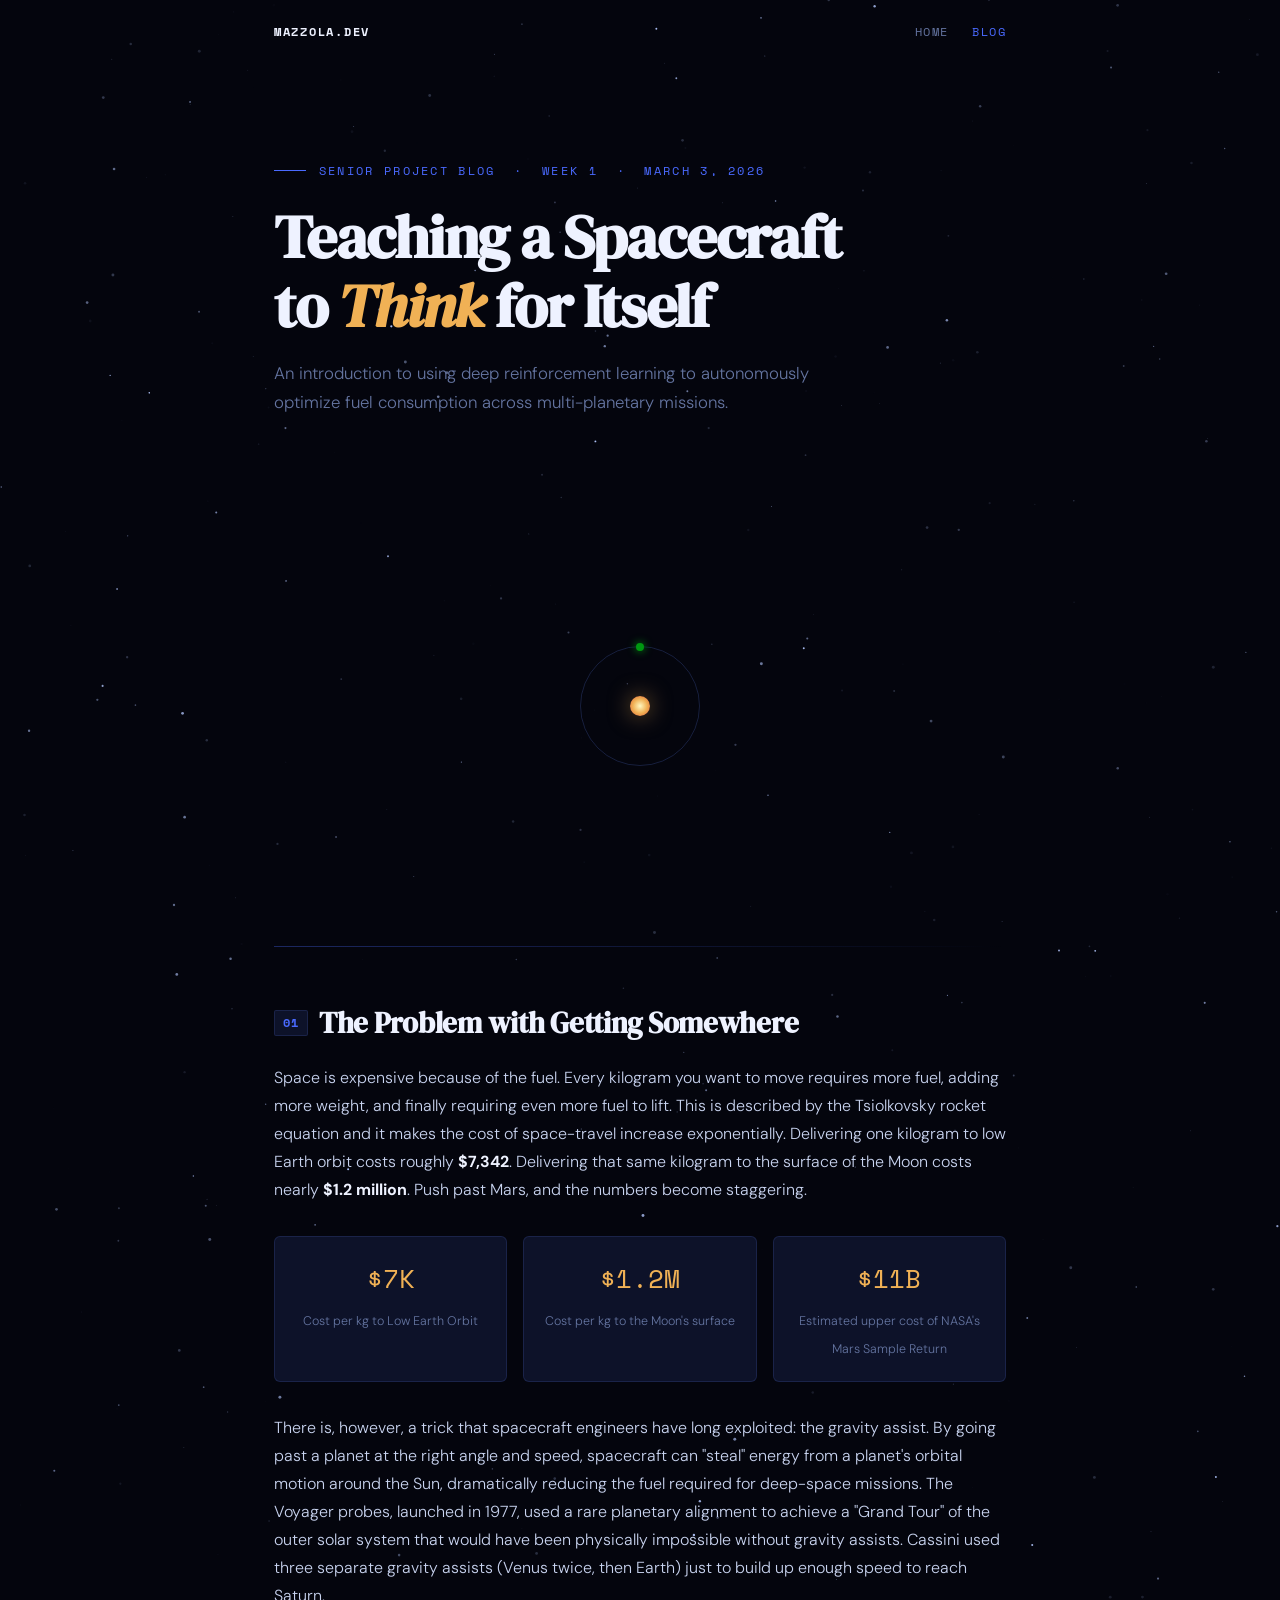
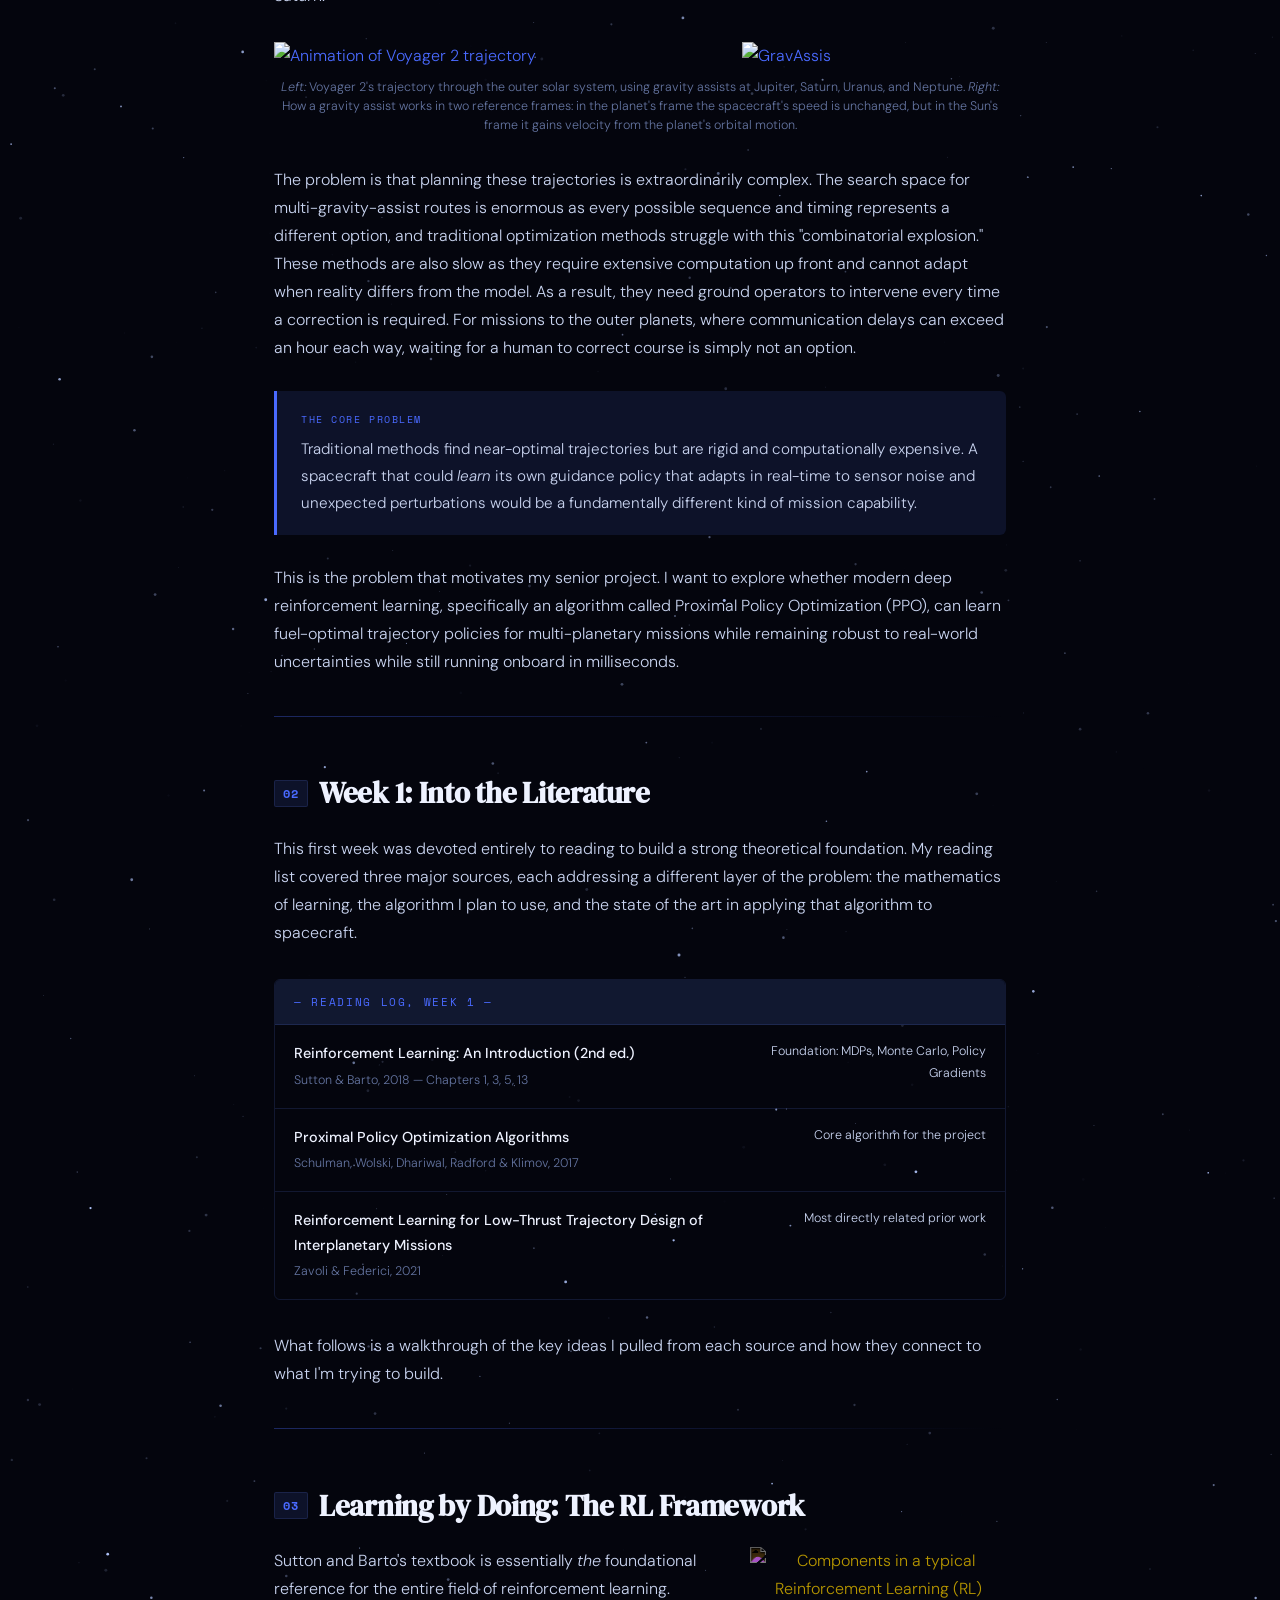
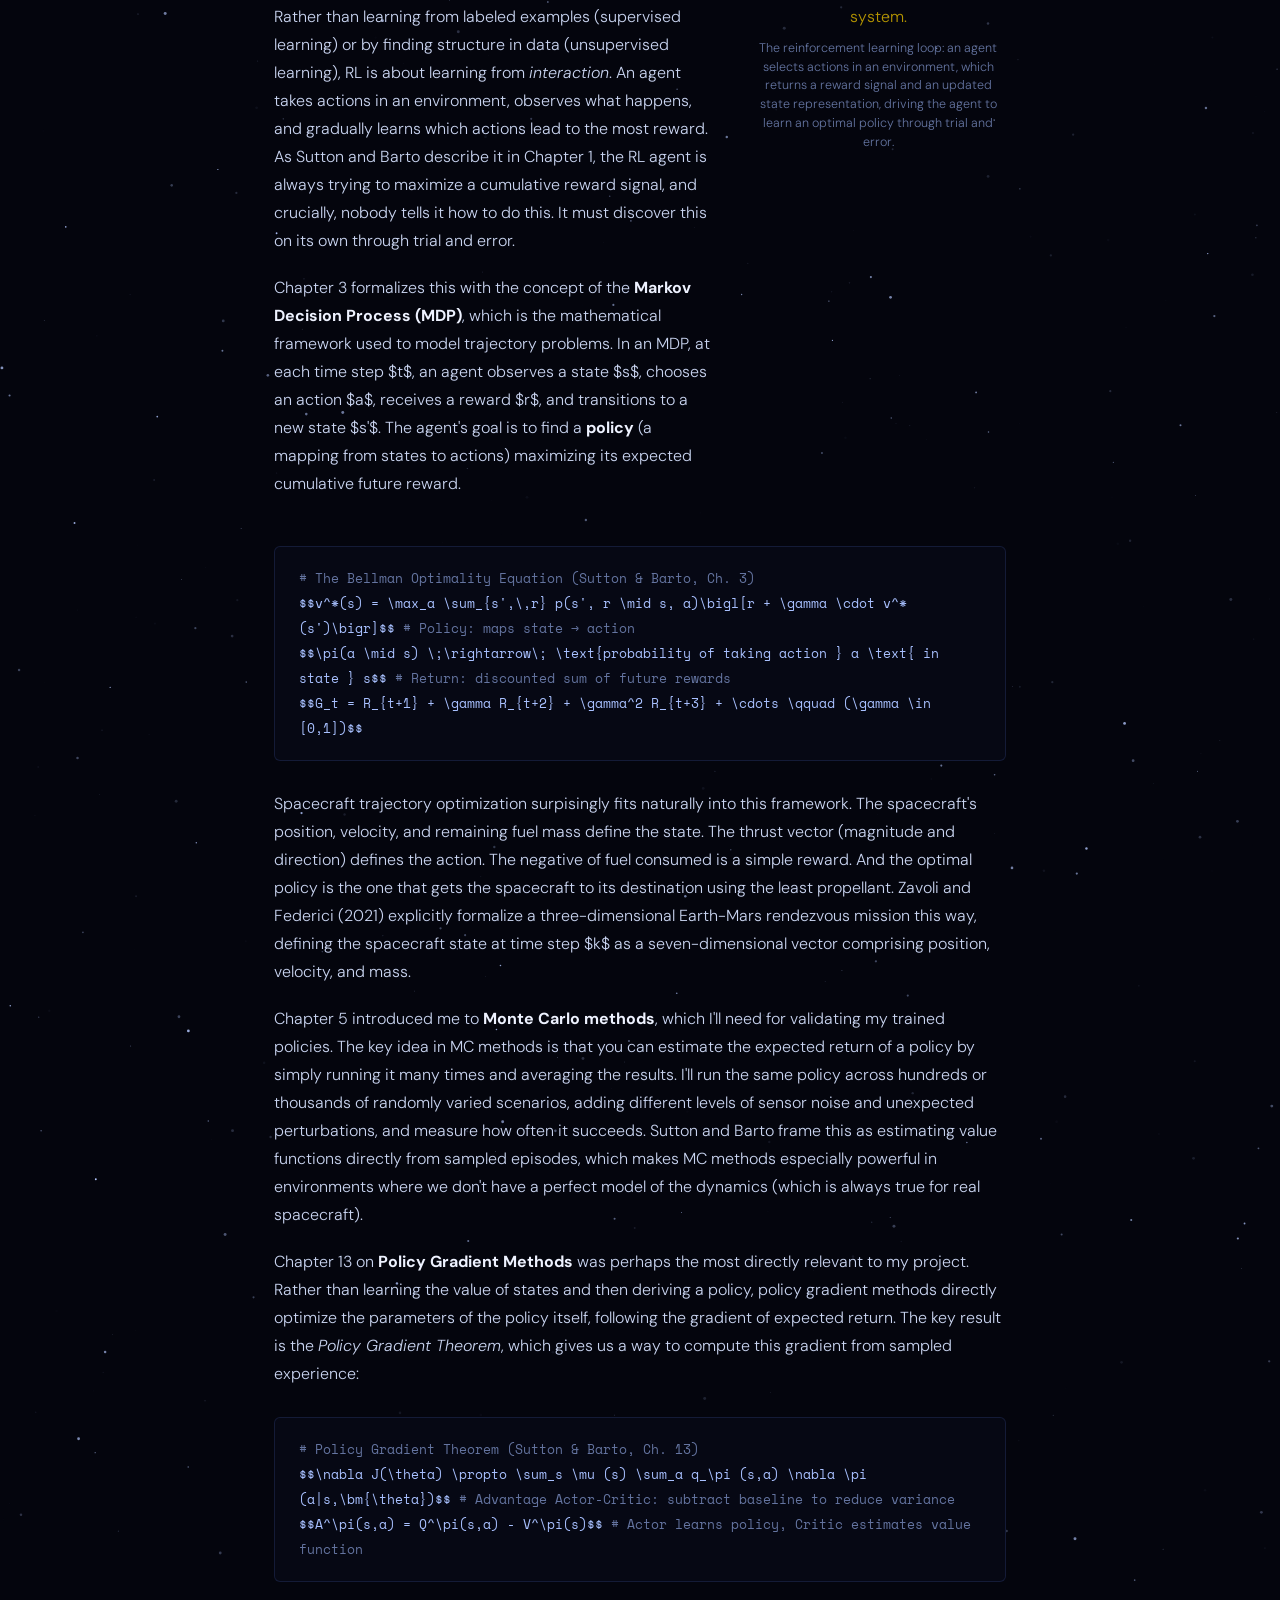
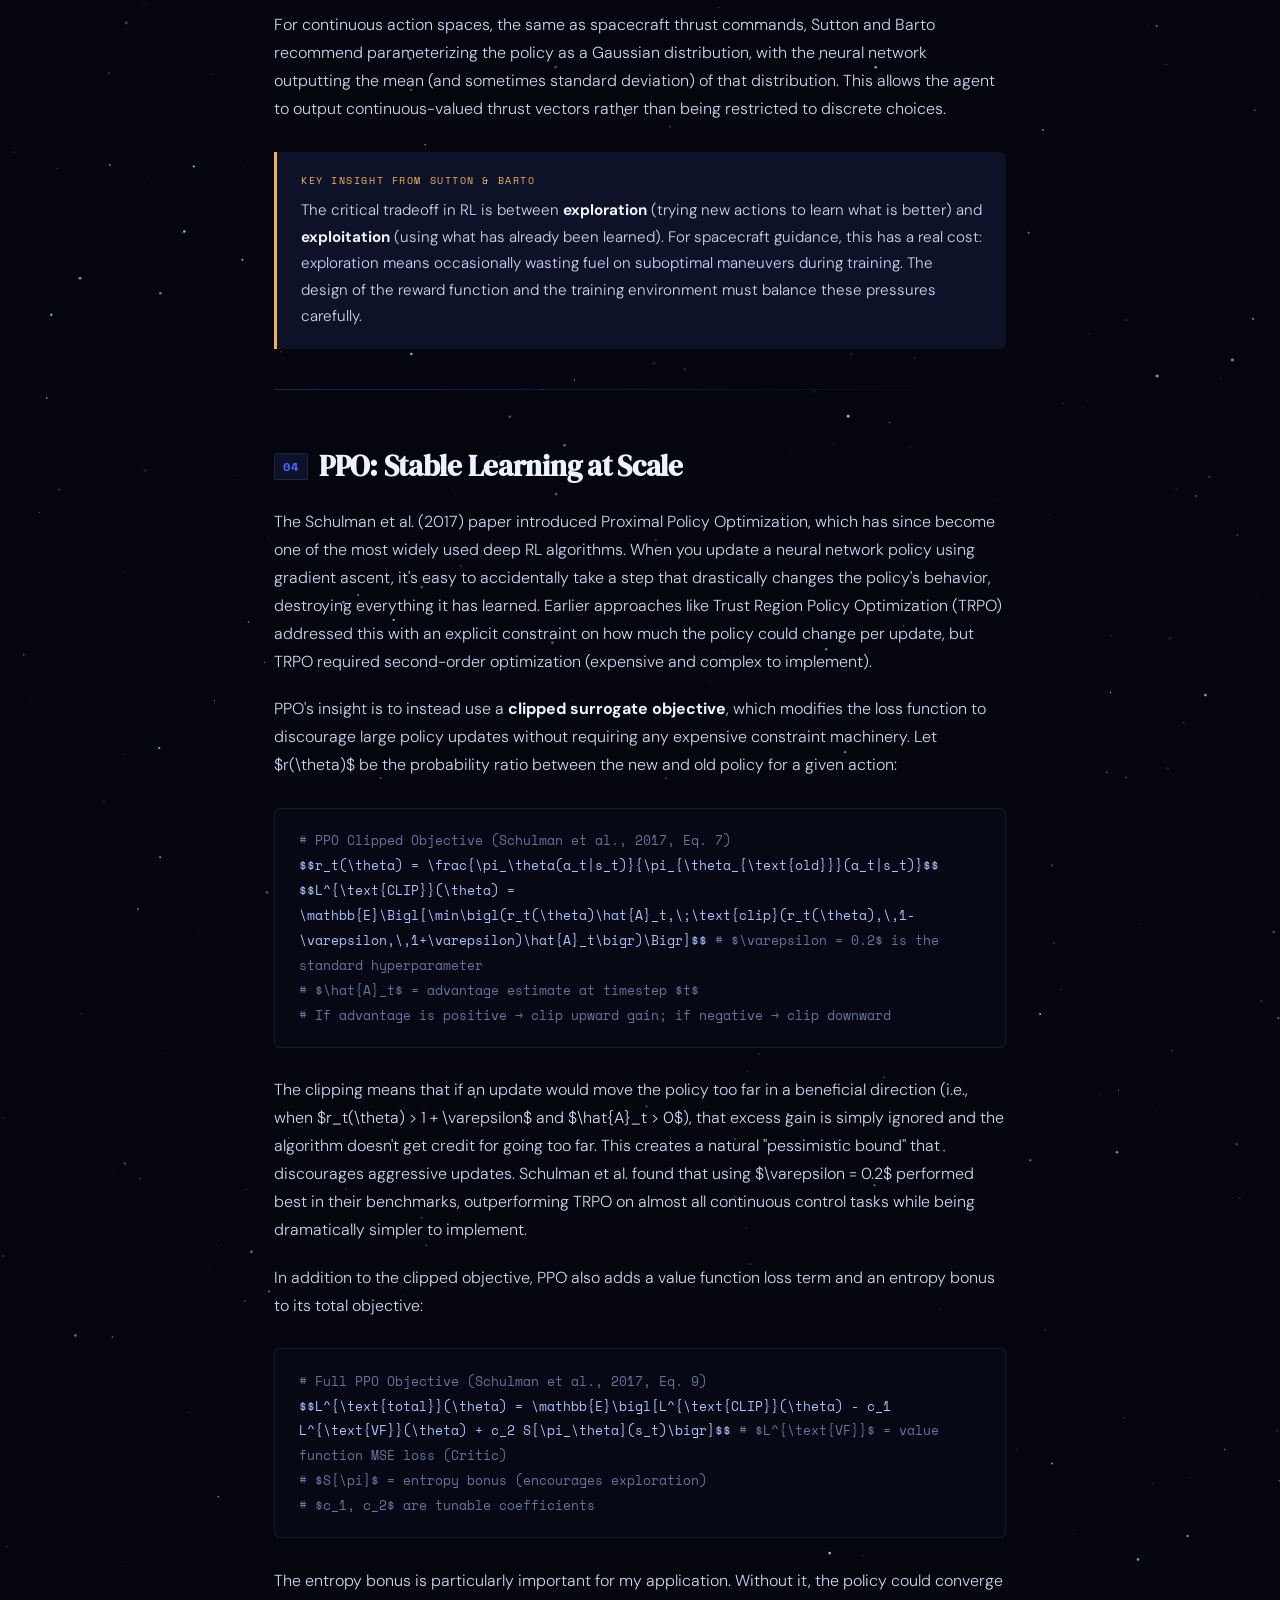
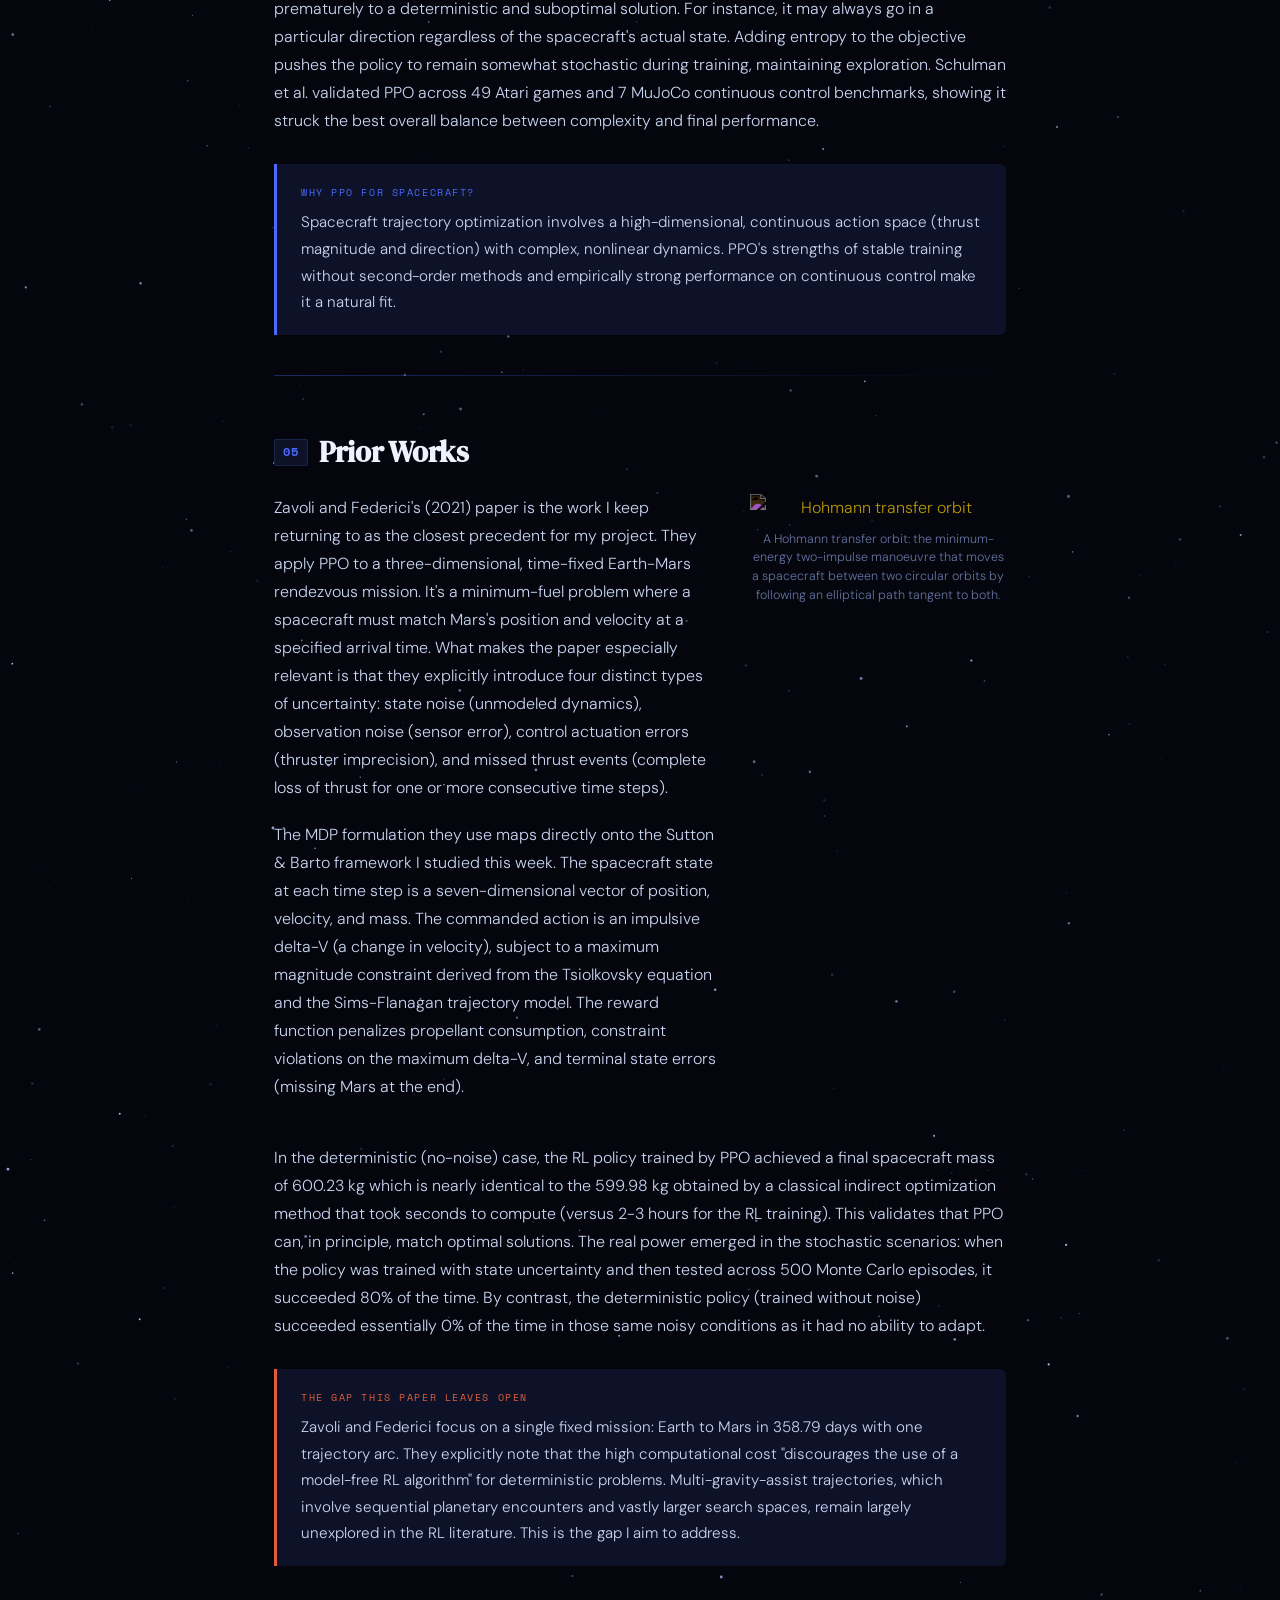
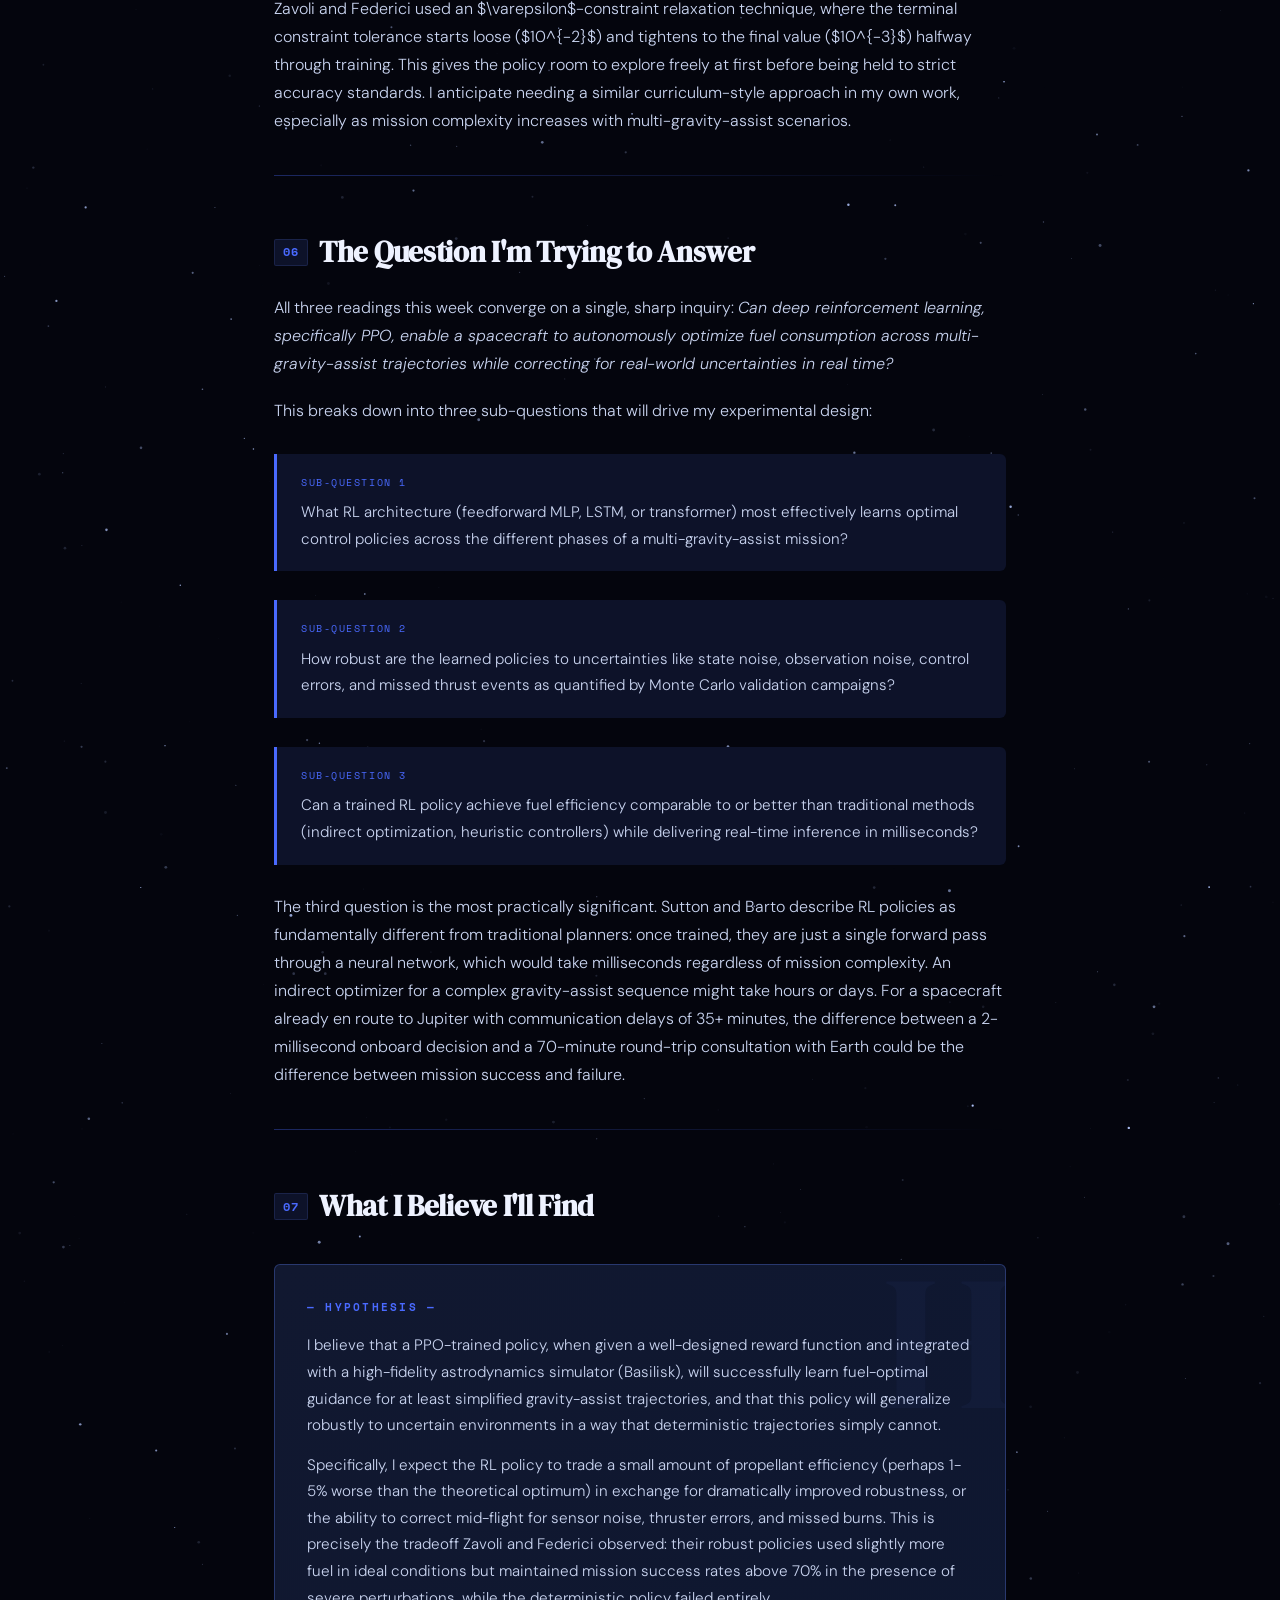
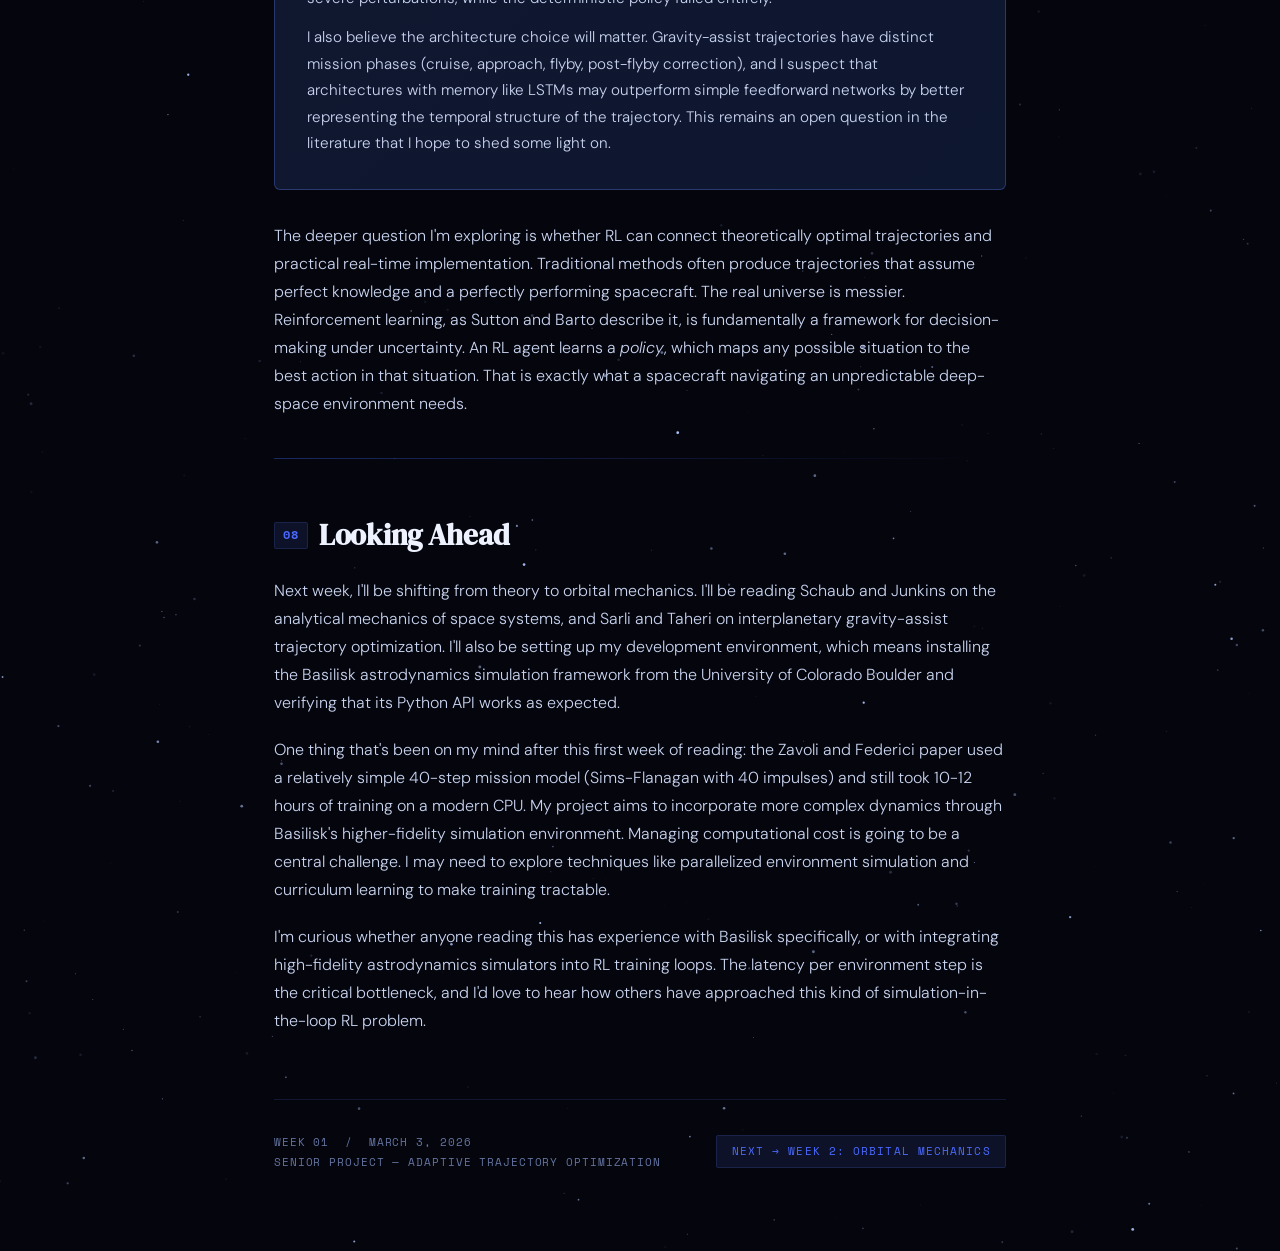
==== commit 7ebbb62c: "Blog 6" ====
--- a/blog_1.html
+++ b/blog_1.html
@@ -5,7 +5,7 @@
   <meta name="viewport" content="width=device-width, initial-scale=1.0" />
   <title>Week 1: Teaching a Spacecraft to Think — Senior Project Blog</title>
   <meta name="blog-title" content="Teaching a Spacecraft to Think for Itself">
-  <meta name="blog-date" content="March 3, 2025">
+  <meta name="blog-date" content="March 3, 2026">
   <meta name="blog-week" content="Week 1">
   <meta name="blog-description" content="An introduction to using deep reinforcement learning to autonomously optimize fuel consumption across multi-planetary missions.">
   <link rel="icon" href="/profile.jpg" type="image/jpeg" />
@@ -36,7 +36,7 @@
 
   <!-- HERO -->
   <header class="hero reveal">
-    <p class="hero-eyebrow">Senior Project Blog &nbsp;·&nbsp; Week 1 &nbsp;·&nbsp; March 3, 2025</p>
+    <p class="hero-eyebrow">Senior Project Blog &nbsp;·&nbsp; Week 1 &nbsp;·&nbsp; March 3, 2026</p>
     <h1 class="hero-title">Teaching a Spacecraft<br>to <em>Think</em> for Itself</h1>
     <p class="hero-sub">
       An introduction to using deep reinforcement learning to autonomously optimize fuel consumption across multi-planetary missions.
@@ -411,7 +411,7 @@
   <!-- FOOTER -->
   <footer class="post-footer reveal">
     <div class="byline">
-      WEEK 01 &nbsp;/&nbsp; MARCH 3, 2025<br>
+      WEEK 01 &nbsp;/&nbsp; MARCH 3, 2026<br>
       SENIOR PROJECT — ADAPTIVE TRAJECTORY OPTIMIZATION
     </div>
     <a href="/blog_2.html" class="next-badge">Next → Week 2: Orbital Mechanics</a>
@@ -488,6 +488,7 @@
   revealEls.forEach(el => io.observe(el));
 })();
 </script>
+<script src="orbit.js"></script>
 
 </body>
 </html>
--- a/style.css
+++ b/style.css
@@ -86,7 +86,7 @@
 
 /* ───────── HERO ───────── */
 .hero {
-  padding: 6rem 0 4rem;
+  padding: 6rem 0 1rem;
   text-align: left;
 }
 
@@ -326,11 +326,27 @@
 .orbit-container {
   position: relative;
   width: 100%;
-  height: 200px;
+  height: 400px; /* fallback; orbit.js overrides with the largest --size value */
   margin: 2.5rem 0;
   display: flex;
   align-items: center;
   justify-content: center;
+}
+
+.orbit-asteroid {
+  position: absolute;
+  border-radius: 50%;
+  border: none;
+  width:  var(--size, 120px);
+  height: var(--size, 120px);
+  animation: spin1 var(--speed, 30s) linear infinite var(--dir, normal);
+  animation-delay: var(--delay, 0s);
+}
+
+.orbit-asteroid .orbit-dot {
+  width: var(--dot-size, 3px);
+  height: var(--dot-size, 3px);
+  box-shadow: 0 0 3px var(--dot, #888);
 }
 .orbit-ring {
   position: absolute;
